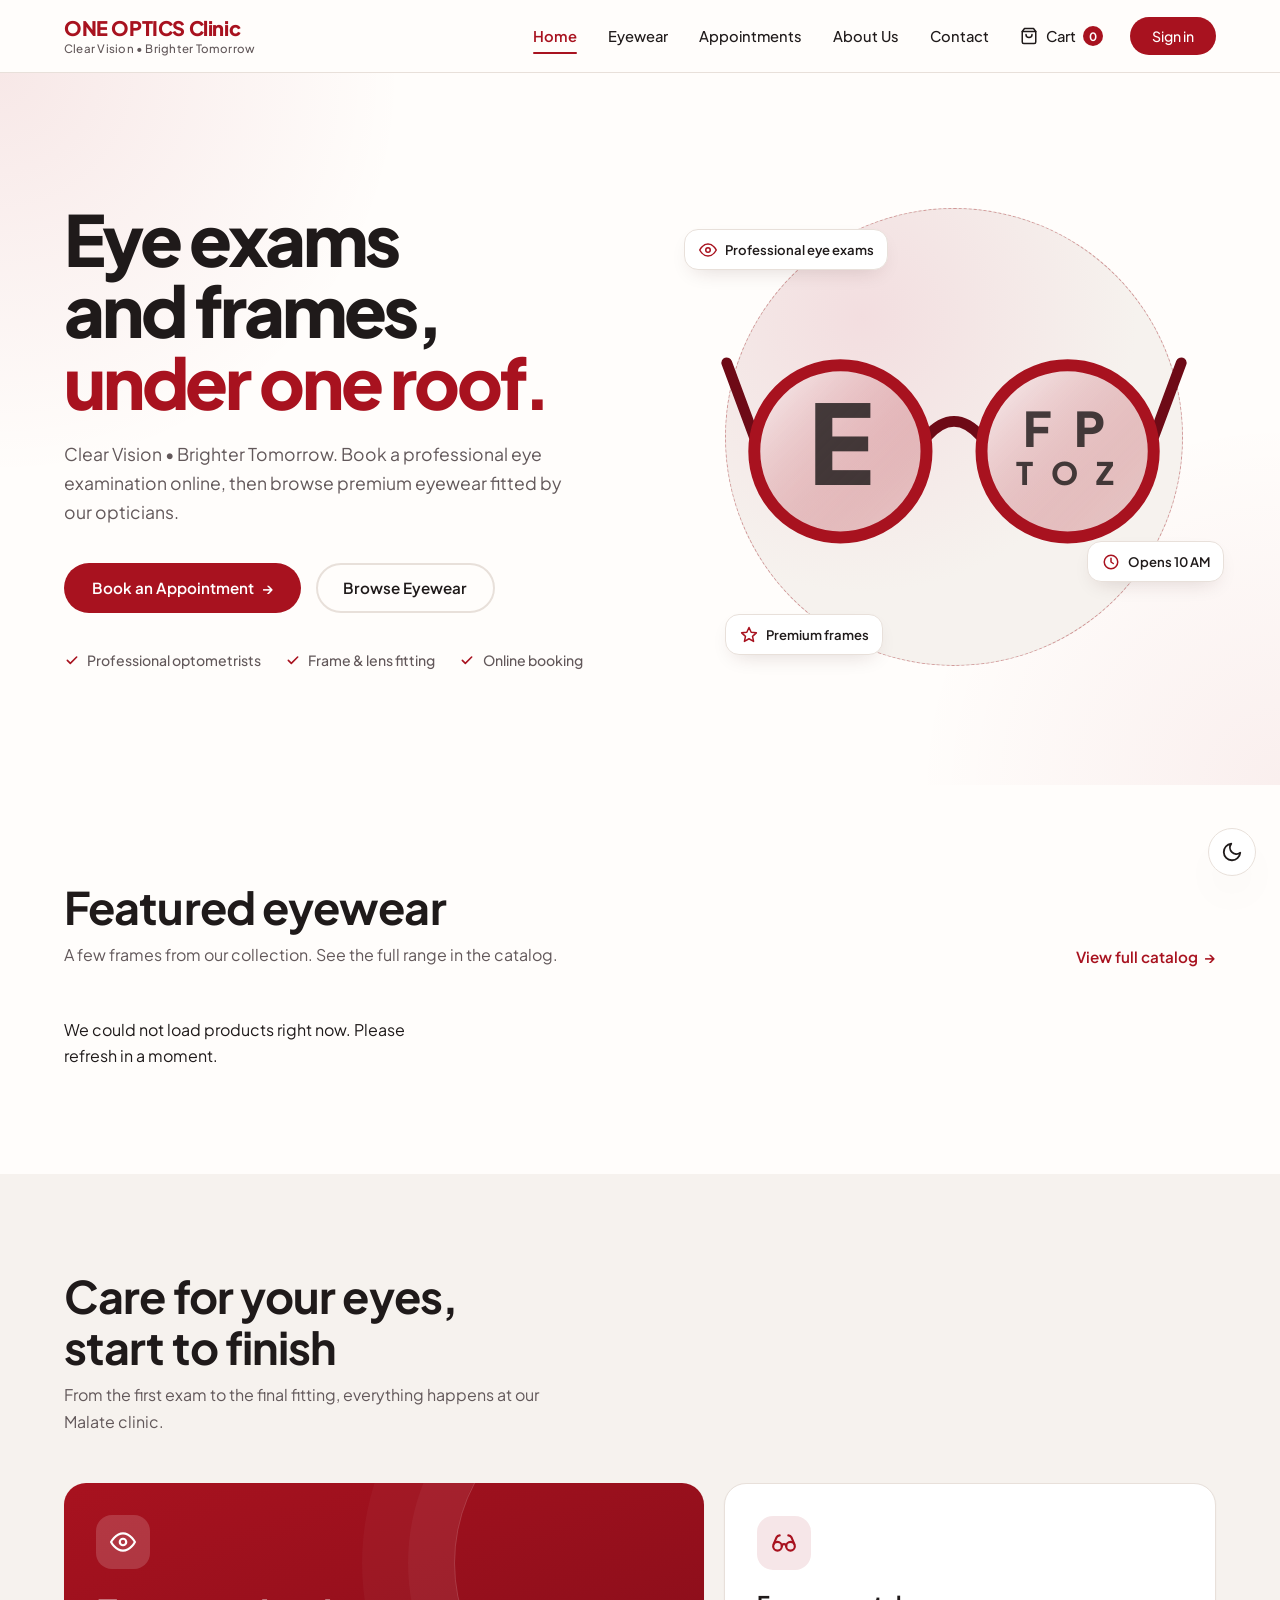
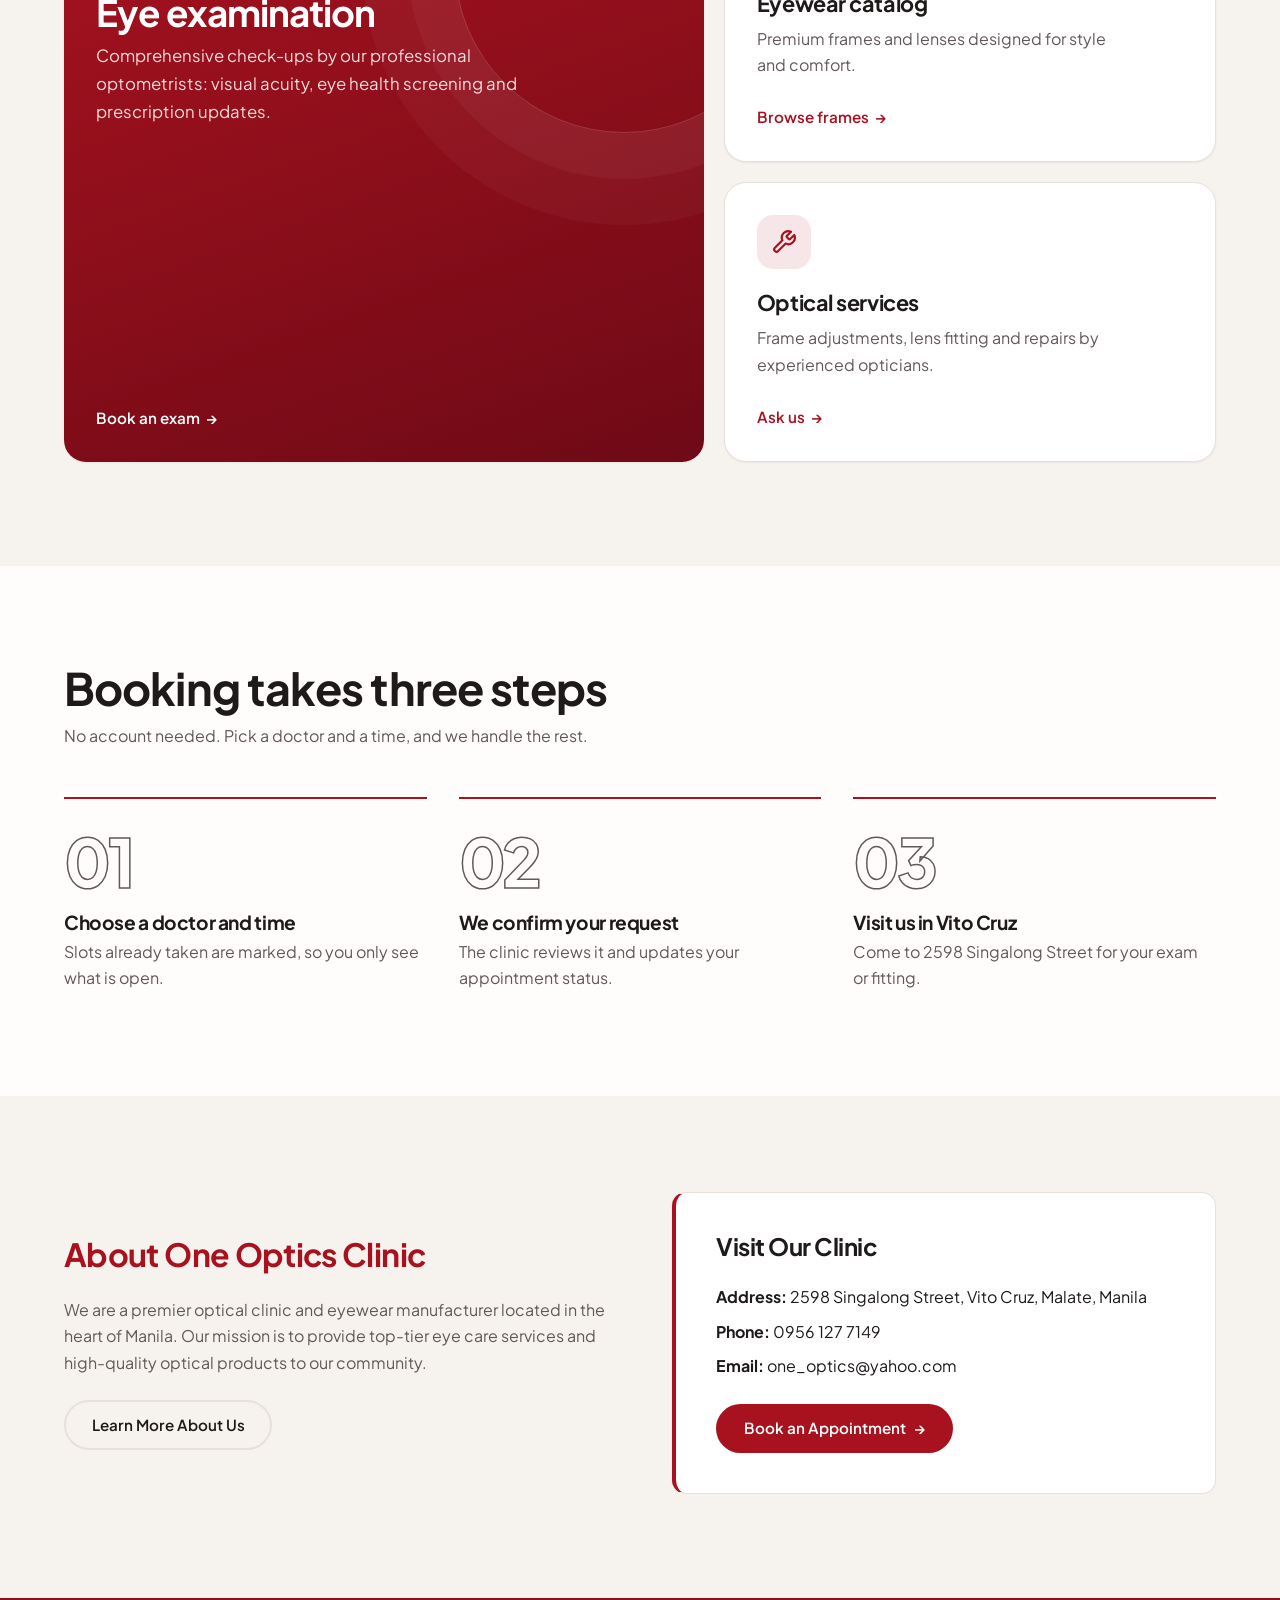
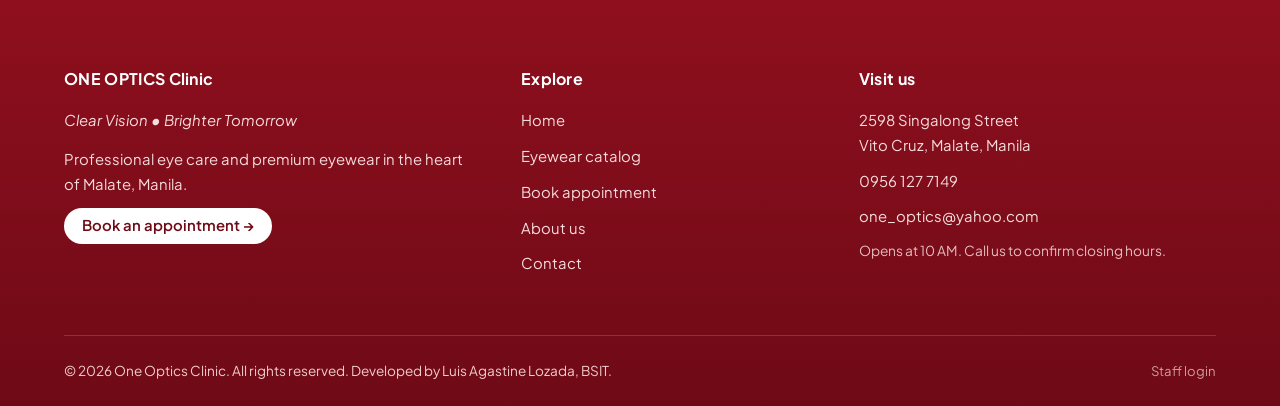
==== index.html @ 19e8501d "Added Animations on Hero Section" ====
<!DOCTYPE html>
<html lang="en">
<head>
    <meta charset="UTF-8">
    <meta name="viewport" content="width=device-width, initial-scale=1.0">
    <title>One Optics Clinic | Clear Vision • Brighter Tomorrow</title>
    <meta name="description" content="Discover modern eyewear and book an eye examination at One Optics Clinic in Manila.">
    <!-- Google Fonts for modern typography -->
    <link rel="preconnect" href="https://fonts.googleapis.com">
    <link rel="preconnect" href="https://fonts.gstatic.com" crossorigin>
    <link href="https://fonts.googleapis.com/css2?family=Plus+Jakarta+Sans:wght@400;500;600;700;800&display=swap" rel="stylesheet">
    <!-- Main Stylesheet -->
    <link rel="stylesheet" href="css/style.css?v=20">
    <!-- Theme Toggle Script to avoid flicker -->
    <script>
        if (localStorage.getItem('oneOpticsTheme') === 'dark') {
            document.documentElement.classList.add('dark-mode');
            document.addEventListener('DOMContentLoaded', () => document.body.classList.add('dark-mode'));
        }
    </script>
</head>
<body>

    <!-- Navigation -->
    <header id="site-header"></header>
    <script src="js/ui-core.js?v=20"></script>

    <!-- Hero Section -->
    <section class="hero" id="main-content">
        <div class="container hero-grid">
            <div class="hero-copy">
                <h1>Eye exams and frames, <span class="accent">under one roof.</span></h1>
                <p>Clear Vision &bull; Brighter Tomorrow. Book a professional eye examination online, then browse premium eyewear fitted by our opticians.</p>
                <div class="hero-btns">
                    <a href="appointment.html" class="btn btn-primary">Book an Appointment <span class="arr" aria-hidden="true">&rarr;</span></a>
                    <a href="catalog.html" class="btn btn-outline">Browse Eyewear</a>
                </div>
                <ul class="trust-row">
                    <li><svg viewBox="0 0 24 24" fill="none" stroke="currentColor" stroke-width="2.4" stroke-linecap="round" stroke-linejoin="round" aria-hidden="true"><path d="M5 12.5l4.5 4.5L19 7.5"/></svg>Professional optometrists</li>
                    <li><svg viewBox="0 0 24 24" fill="none" stroke="currentColor" stroke-width="2.4" stroke-linecap="round" stroke-linejoin="round" aria-hidden="true"><path d="M5 12.5l4.5 4.5L19 7.5"/></svg>Frame &amp; lens fitting</li>
                    <li><svg viewBox="0 0 24 24" fill="none" stroke="currentColor" stroke-width="2.4" stroke-linecap="round" stroke-linejoin="round" aria-hidden="true"><path d="M5 12.5l4.5 4.5L19 7.5"/></svg>Online booking</li>
                </ul>
            </div>

            <div class="hero-visual" aria-hidden="true">
                <div class="hv-orb"><div class="hv-ring"></div></div>
                <div class="hv-glasses">
                    <svg viewBox="0 0 400 200" fill="none">
                        <defs>
                            <linearGradient id="lens" x1="0" y1="0" x2="1" y2="1">
                                <stop offset="0" stop-color="#fff" stop-opacity=".75"/>
                                <stop offset="1" stop-color="#a8121f" stop-opacity=".16"/>
                            </linearGradient>
                        </defs>
                        <path d="M33 100L10 38M367 100L390 38" stroke="#6e0a16" stroke-width="9" stroke-linecap="round"/>
                        <path d="M177 100q23-26 46 0" stroke="#6e0a16" stroke-width="9" stroke-linecap="round"/>
                        <circle cx="105" cy="112" r="72" fill="url(#lens)" stroke="#a8121f" stroke-width="10"/>
                        <circle cx="295" cy="112" r="72" fill="url(#lens)" stroke="#a8121f" stroke-width="10"/>
                        <g font-family="Plus Jakarta Sans, sans-serif" font-weight="800" fill="#1f1a1a" fill-opacity=".82" text-anchor="middle">
                            <text x="105" y="140" font-size="92">E</text>
                            <text x="295" y="108" font-size="40" letter-spacing="6">F P</text>
                            <text x="295" y="140" font-size="26" letter-spacing="5">T O Z</text>
                        </g>
                    </svg>
                </div>
                <div class="hv-chip c1"><svg viewBox="0 0 24 24" fill="none" stroke="currentColor" stroke-width="2" stroke-linecap="round" stroke-linejoin="round"><path d="M1 12s4-8 11-8 11 8 11 8-4 8-11 8-11-8-11-8z"/><circle cx="12" cy="12" r="3"/></svg>Professional eye exams</div>
                <div class="hv-chip c2"><svg viewBox="0 0 24 24" fill="none" stroke="currentColor" stroke-width="2" stroke-linecap="round" stroke-linejoin="round"><circle cx="12" cy="12" r="9"/><path d="M12 7v5l3 2"/></svg>Opens 10 AM</div>
                <div class="hv-chip c3"><svg viewBox="0 0 24 24" fill="none" stroke="currentColor" stroke-width="2" stroke-linecap="round" stroke-linejoin="round"><path d="M12 2l2.9 6.3 6.9.8-5.1 4.7 1.4 6.8L12 17l-6.1 3.6 1.4-6.8L2.2 9.1l6.9-.8z"/></svg>Premium frames</div>
            </div>
        </div>
    </section>

    <!-- Featured Eyewear -->
    <section class="section">
        <div class="container">
            <div class="section-head">
                <div>
                    <h2>Featured eyewear</h2>
                    <p>A few frames from our collection. See the full range in the catalog.</p>
                </div>
                <a href="catalog.html" class="link-arrow">View full catalog <span class="arr" aria-hidden="true">&rarr;</span></a>
            </div>
            <div class="product-grid" id="featured-products">
                <!-- Skeletons shown until products load -->
                <div class="skeleton-card"><div class="sk sk-img"></div><div class="sk-body"><div class="sk sk-line"></div><div class="sk sk-line w60"></div><div class="sk sk-line w40"></div><div class="sk sk-btn"></div></div></div>
                <div class="skeleton-card"><div class="sk sk-img"></div><div class="sk-body"><div class="sk sk-line"></div><div class="sk sk-line w60"></div><div class="sk sk-line w40"></div><div class="sk sk-btn"></div></div></div>
                <div class="skeleton-card"><div class="sk sk-img"></div><div class="sk-body"><div class="sk sk-line"></div><div class="sk sk-line w60"></div><div class="sk sk-line w40"></div><div class="sk sk-btn"></div></div></div>
            </div>
        </div>
    </section>

    <!-- Clinic Services (bento) -->
    <section class="section section-alt">
        <div class="container">
            <div class="section-head">
                <div>
                    <h2>Care for your eyes, start to finish</h2>
                    <p>From the first exam to the final fitting, everything happens at our Malate clinic.</p>
                </div>
            </div>
            <div class="bento">
                <a href="appointment.html" class="bento-card bento-lg">
                    <span class="bento-ico"><svg viewBox="0 0 24 24" fill="none" stroke="currentColor" stroke-width="2" stroke-linecap="round" stroke-linejoin="round"><path d="M1 12s4-8 11-8 11 8 11 8-4 8-11 8-11-8-11-8z"/><circle cx="12" cy="12" r="3"/></svg></span>
                    <h3>Eye examination</h3>
                    <p>Comprehensive check-ups by our professional optometrists: visual acuity, eye health screening and prescription updates.</p>
                    <span class="link-arrow">Book an exam <span class="arr" aria-hidden="true">&rarr;</span></span>
                </a>
                <a href="catalog.html" class="bento-card">
                    <span class="bento-ico"><svg viewBox="0 0 24 24" fill="none" stroke="currentColor" stroke-width="2" stroke-linecap="round" stroke-linejoin="round"><circle cx="6" cy="15" r="4"/><circle cx="18" cy="15" r="4"/><path d="M14 15a2 2 0 0 0-4 0"/><path d="M2.5 13 5 7c.7-1.4 1.4-2 3-2"/><path d="M21.5 13 19 7c-.7-1.4-1.5-2-3-2"/></svg></span>
                    <h3>Eyewear catalog</h3>
                    <p>Premium frames and lenses designed for style and comfort.</p>
                    <span class="link-arrow">Browse frames <span class="arr" aria-hidden="true">&rarr;</span></span>
                </a>
                <a href="contact.html" class="bento-card">
                    <span class="bento-ico"><svg viewBox="0 0 24 24" fill="none" stroke="currentColor" stroke-width="2" stroke-linecap="round" stroke-linejoin="round"><path d="M14.7 6.3a1 1 0 0 0 0 1.4l1.6 1.6a1 1 0 0 0 1.4 0l3.77-3.77a6 6 0 0 1-7.94 7.94l-6.91 6.91a2.12 2.12 0 0 1-3-3l6.91-6.91a6 6 0 0 1 7.94-7.94l-3.76 3.76z"/></svg></span>
                    <h3>Optical services</h3>
                    <p>Frame adjustments, lens fitting and repairs by experienced opticians.</p>
                    <span class="link-arrow">Ask us <span class="arr" aria-hidden="true">&rarr;</span></span>
                </a>
            </div>
        </div>
    </section>

    <!-- How booking works -->
    <section class="section">
        <div class="container">
            <div class="section-head">
                <div>
                    <h2>Booking takes three steps</h2>
                    <p>No account needed. Pick a doctor and a time, and we handle the rest.</p>
                </div>
            </div>
            <div class="steps">
                <div class="step-card"><span class="num">01</span><h3>Choose a doctor and time</h3><p>Slots already taken are marked, so you only see what is open.</p></div>
                <div class="step-card"><span class="num">02</span><h3>We confirm your request</h3><p>The clinic reviews it and updates your appointment status.</p></div>
                <div class="step-card"><span class="num">03</span><h3>Visit us in Vito Cruz</h3><p>Come to 2598 Singalong Street for your exam or fitting.</p></div>
            </div>
        </div>
    </section>

    <!-- About & Contact Preview -->
    <section class="section section-alt">
        <div class="container">
            <div style="display: grid; grid-template-columns: repeat(auto-fit, minmax(min(100%, 380px), 1fr)); gap: 4rem; align-items: center;">
                
                <!-- About Preview -->
                <div>
                    <h2 style="font-size: 2rem; margin-bottom: 1.5rem; color: var(--primary-color);">About One Optics Clinic</h2>
                    <p style="color: var(--text-light); margin-bottom: 1.5rem;">We are a premier optical clinic and eyewear manufacturer located in the heart of Manila. Our mission is to provide top-tier eye care services and high-quality optical products to our community.</p>
                    <a href="about.html" class="btn btn-outline">Learn More About Us</a>
                </div>

                <!-- Contact Preview -->
                <div class="contact-card">
                    <h2 style="font-size: 1.5rem; margin-bottom: 1.5rem;">Visit Our Clinic</h2>
                    <p><strong>Address:</strong> 2598 Singalong Street, Vito Cruz, Malate, Manila</p>
                    <p><strong>Phone:</strong> 0956 127 7149</p>
                    <p><strong>Email:</strong> one_optics@yahoo.com</p>
                    <a href="appointment.html" class="btn btn-primary">Book an Appointment <span class="arr" aria-hidden="true">&rarr;</span></a>
                </div>

            </div>
        </div>
    </section>

    <!-- Footer -->
    <footer id="site-footer"></footer>

    <!-- Database Script -->
    <script src="js/database.js"></script>
    <script src="js/theme.js?v=20"></script>
    <script src="js/ui.js?v=20"></script>
    
    <!-- Page Specific Script -->
    <script>
        

        // Load Featured Products
        document.addEventListener('DOMContentLoaded', async () => {
            try {
                const allProducts = await window.OpticsDB.getProducts();
                // Get first 3 products for the featured section
                const featuredProducts = allProducts.slice(0, 3);
                
                const grid = document.getElementById('featured-products');
                grid.innerHTML = '';
                
                featuredProducts.forEach(product => {
                    const card = document.createElement('div');
                    card.className = 'product-card';
                    card.innerHTML = `
                        <img src="${product.image}" alt="${product.name}" class="product-img">
                        <div class="product-info">
                            <h3 class="product-title">${product.name}</h3>
                            <div class="product-meta">${product.style} | ${product.type}</div>
                            <div class="product-price">₱${product.price.toLocaleString()}</div>
                            <a href="catalog.html?id=${product.id}" class="btn btn-outline">View Details <span class="arr" aria-hidden="true">&rarr;</span></a>
                        </div>
                    `;
                    grid.appendChild(card);
                });
            } catch (error) {
                console.error("Error loading featured products:", error);
                document.getElementById('featured-products').innerHTML = '<p>We could not load products right now. Please refresh in a moment.</p>';
            }
        });
    </script>
</body>
</html>
---- css/style.css ----
/*
  One Optics Clinic - Site styles (public pages + shared tokens)
  One brand red. One hover effect per element. No blur filters or overlays.
  Structure: tokens > base > layout > header > buttons > forms > components > pages > motion > responsive
  Admin screens load css/admin.css on top of this file.
*/

/* ---------- Tokens ---------- */
:root {
  --primary-color: #a8121f;
  --secondary-color: #7d0e19;
  --primary-deep: #6e0a16;
  --accent-color: var(--primary-color);   /* alias so older markup stays red, never yellow */
  --accent-ink: var(--primary-color);

  --bg-color: #fffdfb;
  --bg-light: #f6f2ee;
  --surface: #ffffff;
  --text-dark: #1f1a1a;
  --text-light: #62585a;
  --border-color: #e8e0da;

  --success: #1d7a46;
  --warning: #9a6b00;
  --danger: #b4232f;
  --info: #1f5fae;

  --font-main: 'Plus Jakarta Sans', -apple-system, BlinkMacSystemFont, 'Segoe UI', Roboto, Helvetica, Arial, sans-serif;

  --radius-sm: 8px;
  --border-radius: 14px;
  --radius-lg: 22px;

  --shadow-sm: 0 1px 2px rgba(60, 20, 20, 0.06);
  --shadow-md: 0 8px 22px -10px rgba(60, 20, 20, 0.2);
  --shadow-lg: 0 22px 44px -18px rgba(60, 20, 20, 0.26);

  --brand-gradient: linear-gradient(160deg, #a8121f, #6e0a16);
  --ease: cubic-bezier(0.22, 1, 0.36, 1);
  --transition: all 0.2s var(--ease);

  --z-header: 100;
  --z-modal: 200;
  color-scheme: light;
}

html.dark-mode body,
body.dark-mode {
  --primary-color: #ef4b5b;
  --secondary-color: #d9303f;
  --bg-color: #141112;
  --bg-light: #1c1819;
  --surface: #221d1e;
  --text-dark: #f4eeea;
  --text-light: #b9aeaa;
  --border-color: #352e2f;

  --success: #4cc283;
  --warning: #e8b440;
  --danger: #f06b75;
  --info: #6aa6f0;

  --shadow-sm: 0 1px 2px rgba(0, 0, 0, 0.4);
  --shadow-md: 0 8px 22px -10px rgba(0, 0, 0, 0.6);
  --shadow-lg: 0 22px 44px -18px rgba(0, 0, 0, 0.7);
  color-scheme: dark;
}

/* ---------- Base ---------- */
*, *::before, *::after { box-sizing: border-box; }
* { margin: 0; padding: 0; }
html { scroll-behavior: smooth; }

body {
  font-family: var(--font-main);
  background-color: var(--bg-color);
  color: var(--text-dark);
  line-height: 1.65;
  font-size: 16px;
  -webkit-font-smoothing: antialiased;
}

h1, h2, h3, h4, h5, h6 {
  font-weight: 700;
  color: var(--text-dark);
  margin-bottom: 1rem;
  line-height: 1.15;
  letter-spacing: -0.02em;
  text-wrap: balance;
}
p { text-wrap: pretty; }
a { text-decoration: none; color: var(--primary-color); transition: color 0.2s ease; }
a:hover { color: var(--secondary-color); }
img { max-width: 100%; }
ul { list-style: none; }

:focus-visible { outline: 3px solid var(--primary-color); outline-offset: 3px; border-radius: 6px; }
footer :focus-visible, .bento-lg:focus-visible, .cta-band :focus-visible, .adm-side :focus-visible, .info-panel :focus-visible { outline-color: #fff; }
::selection { background: var(--primary-color); color: #fff; }

body.no-scroll { overflow: hidden; }
[hidden] { display: none !important; }
.sr-only { position: absolute; width: 1px; height: 1px; padding: 0; margin: -1px; overflow: hidden; clip: rect(0, 0, 0, 0); white-space: nowrap; border: 0; }
.skip-link { position: fixed; left: 16px; top: -60px; z-index: 400; background: var(--primary-color); color: #fff; padding: 0.6rem 1rem; border-radius: var(--radius-sm); font-weight: 600; }
.skip-link:focus { top: 12px; color: #fff; }

/* ---------- Layout ---------- */
.container { max-width: 1200px; margin: 0 auto; padding: 0 24px; }
.section { padding: 6rem 0 6.5rem; }
.section-tight { padding-top: 1.5rem; }
.section-alt { background: var(--bg-light); }

.section-title { text-align: center; font-size: clamp(1.8rem, 3.2vw, 2.6rem); margin: 0 auto 3.5rem; position: relative; display: table; }
.section-title::after { content: ''; position: absolute; bottom: -14px; left: 50%; transform: translateX(-50%); width: 48px; height: 4px; border-radius: 4px; background: var(--primary-color); }

.section-head { display: flex; align-items: flex-end; justify-content: space-between; gap: 1.5rem 3rem; flex-wrap: wrap; margin-bottom: 3rem; }
.section-head h2 { font-size: clamp(1.9rem, 3.6vw, 2.8rem); margin-bottom: 0.6rem; max-width: 18ch; }
.section-head p { color: var(--text-light); max-width: 46ch; margin: 0; }

.h-lg { font-size: clamp(1.8rem, 3.4vw, 2.5rem); margin-bottom: 1.25rem; max-width: 18ch; }
.lead { font-size: 1.12rem; margin-bottom: 1.1rem; max-width: 52ch; }
.muted-text { color: var(--text-light); max-width: 52ch; }
.accent-text { color: var(--primary-color); }

.page-head { padding: 3.5rem 0 2.25rem; background: radial-gradient(560px circle at 100% 0%, color-mix(in srgb, var(--primary-color) 8%, transparent), transparent 70%); }
.page-head h1 { font-size: clamp(2.2rem, 5vw, 3.4rem); letter-spacing: -0.04em; margin-bottom: 0.6rem; }
.page-head p { color: var(--text-light); max-width: 52ch; margin: 0; font-size: 1.05rem; }
.crumbs { display: flex; gap: 0.5rem; align-items: center; font-size: 0.85rem; color: var(--text-light); margin-bottom: 1rem; }
.crumbs a { color: var(--text-light); }
.crumbs a:hover { color: var(--primary-color); }

/* ---------- Header / navigation ---------- */
#site-header:empty { min-height: 73px; }
header { background-color: var(--bg-color); position: sticky; top: 0; z-index: var(--z-header); border-bottom: 1px solid var(--border-color); }
.navbar { display: flex; justify-content: space-between; align-items: center; padding: 1rem 24px; gap: 1.5rem; }

.logo { font-size: 1.25rem; font-weight: 800; color: var(--primary-color); letter-spacing: -0.02em; display: flex; flex-direction: column; line-height: 1.2; }
.logo a { color: inherit !important; }
.logo .tagline { font-size: 0.72rem; font-weight: 500; color: var(--text-light); letter-spacing: 0.02em; margin-top: 2px; }

/* nav hover = text colour + underline. Nothing else. */
.nav-links { display: flex; align-items: center; gap: 0.25rem; }
.nav-links a { position: relative; display: inline-block; padding: 0.5rem 0.85rem; color: var(--text-dark); font-weight: 500; font-size: 0.92rem; }
.nav-links a::after { content: ''; position: absolute; left: 0.85rem; right: 0.85rem; bottom: 2px; height: 2px; border-radius: 2px; background: var(--primary-color); transform: scaleX(0); transition: transform 0.25s var(--ease); }
.nav-links a:hover { color: var(--primary-color); }
.nav-links a:hover::after, .nav-links a.active::after { transform: scaleX(1); }
.nav-links a.active { color: var(--primary-color); font-weight: 600; }

.theme-toggle { display: grid; place-items: center; width: 38px; height: 38px; border-radius: 50%; border: 1px solid var(--border-color); background: var(--bg-light); color: var(--text-dark); cursor: pointer; transition: border-color 0.2s ease, color 0.2s ease; }
.theme-toggle:hover { border-color: var(--primary-color); color: var(--primary-color); }
.theme-toggle svg { width: 18px; height: 18px; display: block; }

.nav-cart { display: inline-flex !important; align-items: center; gap: 0.45rem; }
.nav-cart svg { width: 18px; height: 18px; }
.nav-cart .count { min-width: 20px; height: 20px; padding: 0 5px; display: inline-grid; place-items: center; border-radius: 999px; background: var(--primary-color); color: #fff; font-size: 0.72rem; font-weight: 700; }
.nav-cart .count.bump { animation: bump 0.4s var(--ease); }

.nav-toggle { display: none; width: 42px; height: 42px; border-radius: 12px; border: 1px solid var(--border-color); background: var(--bg-light); cursor: pointer; position: relative; }
.nav-toggle span { position: absolute; left: 11px; right: 11px; height: 2px; border-radius: 2px; background: var(--text-dark); transition: transform 0.3s var(--ease), opacity 0.2s ease, top 0.3s var(--ease); }
.nav-toggle span:nth-child(1) { top: 14px; }
.nav-toggle span:nth-child(2) { top: 20px; }
.nav-toggle span:nth-child(3) { top: 26px; }
header.nav-open .nav-toggle span:nth-child(1) { top: 20px; transform: rotate(45deg); }
header.nav-open .nav-toggle span:nth-child(2) { opacity: 0; }
header.nav-open .nav-toggle span:nth-child(3) { top: 20px; transform: rotate(-45deg); }

/* ---------- Buttons ---------- */
.btn { display: inline-flex; align-items: center; justify-content: center; gap: 0.5rem; padding: 0.85rem 1.6rem; border-radius: 999px; border: 2px solid transparent; font-family: inherit; font-weight: 600; font-size: 0.95rem; line-height: 1.2; text-align: center; cursor: pointer; transition: background-color 0.2s ease, border-color 0.2s ease, color 0.2s ease, transform 0.2s var(--ease); }
.btn:active { transform: translateY(1px); }
.btn:disabled, .btn[disabled] { opacity: 0.55; cursor: not-allowed; pointer-events: none; }
.btn .arr { display: inline-block; transition: transform 0.2s var(--ease); }
.btn:hover .arr, .link-arrow:hover .arr { transform: translateX(4px); }

.btn-primary { background: var(--primary-color); color: #fff !important; }
.btn-primary:hover { background: var(--secondary-color); color: #fff !important; }
.btn-outline { background: transparent; border-color: var(--border-color); color: var(--text-dark) !important; }
.btn-outline:hover { border-color: var(--primary-color); color: var(--primary-color) !important; }
.btn-danger { background: var(--danger); color: #fff !important; }
.btn-danger:hover { filter: brightness(1.08); color: #fff !important; }
.btn-light { background: #fff; color: var(--primary-deep) !important; }
.btn-light:hover { background: #f6f2ee; color: var(--primary-deep) !important; }
.btn-ghost { background: transparent; color: var(--text-light) !important; }
.btn-ghost:hover { background: var(--bg-light); color: var(--text-dark) !important; }
.btn-ghost-light { background: transparent; color: #fff !important; border-color: rgba(255, 255, 255, 0.45); }
.btn-ghost-light:hover { border-color: #fff; color: #fff !important; }
.btn-sm { padding: 0.45rem 1rem; font-size: 0.82rem; }
.btn-block { width: 100%; }

.link-arrow { display: inline-flex; align-items: center; gap: 0.4rem; font-weight: 600; font-size: 0.95rem; color: var(--primary-color); }

/* ---------- Forms ---------- */
.form-group { margin-bottom: 1.5rem; }
.form-group label { display: block; margin-bottom: 0.45rem; font-weight: 600; font-size: 0.9rem; }
.form-control { width: 100%; padding: 0.85rem 1rem; border: 1.5px solid var(--border-color); border-radius: var(--radius-sm); font-family: var(--font-main); font-size: 1rem; background-color: var(--surface); color: var(--text-dark); transition: border-color 0.2s ease, box-shadow 0.2s ease; }
.form-control::placeholder { color: var(--text-light); opacity: 0.7; }
.form-control:hover { border-color: color-mix(in srgb, var(--text-light) 55%, var(--border-color)); }
.form-control:focus { outline: none; border-color: var(--primary-color); box-shadow: 0 0 0 4px color-mix(in srgb, var(--primary-color) 16%, transparent); }
.form-control:user-invalid:not(:focus), .form-control[aria-invalid="true"] { border-color: var(--danger); }
.form-control:disabled { opacity: 0.6; cursor: not-allowed; background: var(--bg-light); }
.form-row { display: grid; grid-template-columns: 1fr 1fr; gap: 0 1rem; }
.field-error { color: var(--danger); font-size: 0.82rem; margin-top: 0.35rem; }

/* ---------- Cards & product grid ---------- */
.product-grid { display: grid; grid-template-columns: repeat(auto-fill, minmax(280px, 1fr)); gap: 1.75rem; }
.product-card { background: var(--surface); border: 1px solid var(--border-color); border-radius: var(--radius-lg); overflow: hidden; display: flex; flex-direction: column; box-shadow: var(--shadow-sm); transition: transform 0.2s var(--ease), box-shadow 0.2s ease; }
.product-card:hover { transform: translateY(-3px); box-shadow: var(--shadow-md); }
.product-media { position: relative; overflow: hidden; background: var(--bg-light); }
.product-img { width: 100%; height: 220px; object-fit: cover; background-color: var(--bg-light); display: block; }
.product-media .product-img { height: 230px; }
.product-info { padding: 1.5rem; flex-grow: 1; display: flex; flex-direction: column; background: var(--surface); }
.product-title { font-size: 1.1rem; margin-bottom: 0.3rem; }
.product-meta { font-size: 0.85rem; color: var(--text-light); margin-bottom: 0.9rem; }
.product-row { display: flex; align-items: baseline; justify-content: space-between; gap: 0.5rem; margin-bottom: 1.1rem; }
.product-price { font-weight: 700; color: var(--primary-color); margin-bottom: 1.1rem; font-size: 1.25rem; font-variant-numeric: tabular-nums; letter-spacing: -0.01em; }
.product-row .product-price { margin: 0; }
.product-card .btn { margin-top: auto; width: 100%; }
.swatch { display: inline-flex; align-items: center; gap: 0.4rem; font-size: 0.8rem; color: var(--text-light); }
.swatch i { width: 12px; height: 12px; border-radius: 50%; border: 1px solid var(--border-color); background: var(--c, var(--text-light)); }

.badge { position: absolute; top: 12px; left: 12px; z-index: 1; padding: 0.28rem 0.65rem; border-radius: 8px; font-size: 0.72rem; font-weight: 700; background: var(--surface); box-shadow: var(--shadow-sm); }
.badge-in { color: var(--success); }
.badge-low { color: var(--warning); }
.badge-out { color: var(--danger); }
.quick-add { position: absolute; right: 12px; bottom: 12px; z-index: 1; width: 42px; height: 42px; display: grid; place-items: center; border-radius: 50%; border: none; background: var(--primary-color); color: #fff; cursor: pointer; opacity: 0; transform: translateY(8px); transition: opacity 0.2s ease, transform 0.25s var(--ease), background-color 0.2s ease; }
.quick-add svg { width: 20px; height: 20px; }
.product-card:hover .quick-add, .quick-add:focus-visible { opacity: 1; transform: none; }
.quick-add:hover { background: var(--secondary-color); }
.quick-add:disabled { background: var(--text-light); cursor: not-allowed; }
@media (hover: none) { .quick-add { opacity: 1; transform: none; } }

.empty-state { grid-column: 1 / -1; text-align: center; padding: 4rem 1.5rem; color: var(--text-light); background: var(--bg-light); border: 1px dashed var(--border-color); border-radius: var(--radius-lg); }
.empty-state svg { width: 56px; height: 56px; color: var(--primary-color); opacity: 0.8; margin-bottom: 1rem; }
.empty-state h3 { margin-bottom: 0.4rem; }
.empty-state .btn { margin-top: 1.25rem; }

.skeleton-card { border-radius: var(--radius-lg); border: 1px solid var(--border-color); background: var(--surface); overflow: hidden; }
.skeleton-card .sk { position: relative; overflow: hidden; background: var(--bg-light); border-radius: 8px; }
.skeleton-card .sk::after { content: ''; position: absolute; inset: 0; background: linear-gradient(100deg, transparent 20%, color-mix(in srgb, var(--surface) 80%, transparent) 50%, transparent 80%); transform: translateX(-100%); animation: shimmer 1.4s infinite; }
.skeleton-card .sk-img { height: 220px; border-radius: 0; }
.skeleton-card .sk-body { padding: 1.5rem; display: grid; gap: 0.8rem; }
.skeleton-card .sk-line { height: 14px; }
.skeleton-card .sk-line.w60 { width: 60%; }
.skeleton-card .sk-line.w40 { width: 40%; }
.skeleton-card .sk-btn { height: 44px; border-radius: 999px; }

/* ---------- Home: hero ---------- */
.hero { padding: 6.5rem 0 5.5rem; text-align: left; background: radial-gradient(620px circle at 0% 0%, color-mix(in srgb, var(--primary-color) 9%, transparent), transparent 65%), radial-gradient(560px circle at 100% 100%, color-mix(in srgb, var(--primary-color) 6%, transparent), transparent 65%); }
.hero-grid { display: grid; grid-template-columns: 1.05fr 0.95fr; gap: 3rem; align-items: center; }
.hero-grid > * { min-width: 0; }
.hero-copy > * { animation: rise 0.6s var(--ease) both; }
.hero-copy > :nth-child(2) { animation-delay: 0.06s; }
.hero-copy > :nth-child(3) { animation-delay: 0.12s; }
.hero-copy > :nth-child(4) { animation-delay: 0.18s; }
.hero h1 { font-size: clamp(2.5rem, 5.6vw, 4.4rem); font-weight: 800; letter-spacing: -0.045em; line-height: 1.02; margin-bottom: 1.4rem; }
.hero h1 .accent { color: var(--primary-color); }
.hero p { font-size: 1.1rem; color: var(--text-light); max-width: 50ch; margin: 0 0 2.25rem; }
.hero-btns { display: flex; gap: 0.9rem; flex-wrap: wrap; margin-bottom: 2.25rem; }
.trust-row { display: flex; flex-wrap: wrap; gap: 0.6rem 1.5rem; }
.trust-row li { display: inline-flex; align-items: center; gap: 0.45rem; font-size: 0.88rem; font-weight: 500; color: var(--text-light); }
.trust-row svg { width: 16px; height: 16px; color: var(--primary-color); flex: none; }

.hero-visual { --px: 0; --py: 0; position: relative; width: 100%; max-width: 520px; aspect-ratio: 1 / 1; margin-inline: auto; animation: pop-in 0.7s var(--ease) 0.1s both; }
.hv-orb { position: absolute; inset: 6%; transform: translate(calc(var(--px) * -12px), calc(var(--py) * -12px)); will-change: transform; border-radius: 50%; background: radial-gradient(circle at 30% 24%, color-mix(in srgb, var(--primary-color) 14%, var(--surface)), transparent 58%), var(--bg-light); box-shadow: inset 0 0 0 1px var(--border-color); }
.hv-ring { position: absolute; inset: 0; border-radius: 50%; border: 1.5px dashed color-mix(in srgb, var(--primary-color) 35%, transparent); }
.hv-glasses { position: absolute; left: 50%; top: 50%; width: 92%; transform: translate(calc(-50% + var(--px) * 20px), calc(-50% + var(--py) * 20px)); will-change: transform; }
.hv-glasses svg { display: block; width: 100%; height: auto; animation: float 8s ease-in-out infinite; }
.hv-chip { position: absolute; transform: translate(calc(var(--px) * var(--k, 20px)), calc(var(--py) * var(--k, 20px))); will-change: transform; display: inline-flex; align-items: center; gap: 0.5rem; font-size: 0.82rem; font-weight: 600; background: var(--surface); border: 1px solid var(--border-color); box-shadow: var(--shadow-md); border-radius: 14px; padding: 0.55rem 0.85rem; color: var(--text-dark); white-space: nowrap; }
.hv-chip svg { width: 18px; height: 18px; color: var(--primary-color); }
.hv-chip.c1 { top: 10%; left: -2%; --k: 30px; }
.hv-chip.c2 { top: 70%; right: -2%; --k: -24px; }
.hv-chip.c3 { bottom: 8%; left: 6%; --k: 36px; }

/* ---------- Home: bento, steps, contact card ---------- */
.bento { display: grid; grid-template-columns: 1.3fr 1fr; grid-template-rows: auto auto; gap: 1.25rem; }
.bento-card { display: flex; flex-direction: column; gap: 0.6rem; padding: 2rem; border-radius: var(--radius-lg); background: var(--surface); border: 1px solid var(--border-color); box-shadow: var(--shadow-sm); color: var(--text-dark); transition: transform 0.2s var(--ease), box-shadow 0.2s ease; }
.bento-card:hover { color: var(--text-dark); transform: translateY(-3px); box-shadow: var(--shadow-md); }
.bento-card h3 { font-size: 1.35rem; margin-bottom: 0; }
.bento-card p { color: var(--text-light); margin: 0; max-width: 40ch; }
.bento-card .link-arrow { margin-top: auto; padding-top: 1rem; }
.bento-ico { width: 54px; height: 54px; display: grid; place-items: center; border-radius: 16px; background: color-mix(in srgb, var(--primary-color) 10%, transparent); color: var(--primary-color); margin-bottom: 0.75rem; }
.bento-ico svg { width: 26px; height: 26px; }
.bento-lg { grid-row: span 2; justify-content: flex-end; min-height: 380px; background: var(--brand-gradient); border: none; color: #fff; position: relative; overflow: hidden; }
.bento-lg:hover { color: #fff; }
.bento-lg h3 { color: #fff; font-size: clamp(1.7rem, 3vw, 2.3rem); letter-spacing: -0.03em; }
.bento-lg p { color: #f6dcdc; font-size: 1.05rem; }
.bento-lg .link-arrow { color: #fff; }
.bento-lg .bento-ico { background: rgba(255, 255, 255, 0.16); color: #fff; }
.bento-lg::after { content: ''; position: absolute; top: -90px; right: -90px; width: 340px; height: 340px; border-radius: 50%; border: 1.5px solid rgba(255, 255, 255, 0.18); box-shadow: 0 0 0 46px rgba(255, 255, 255, 0.04), 0 0 0 92px rgba(255, 255, 255, 0.03); pointer-events: none; }

.steps { display: grid; grid-template-columns: repeat(3, 1fr); gap: 2rem; }
.step-card { position: relative; padding: 1.75rem 0 0; border-top: 2px solid var(--border-color); }
.step-card::after { content: ''; position: absolute; top: -2px; left: 0; width: 100%; height: 2px; background: var(--primary-color); transform: scaleX(0); transform-origin: 0 50%; transition: transform 0.8s var(--ease) var(--d, 0s); }
.step-card.is-in::after, .step-card:hover::after { transform: scaleX(1); }
.step-card .num { display: block; font-size: 4.2rem; font-weight: 800; line-height: 1; letter-spacing: -0.05em; color: transparent; -webkit-text-stroke: 1.5px var(--text-light); margin-bottom: 1rem; transition: color 0.4s ease, -webkit-text-stroke-color 0.4s ease, transform 0.5s var(--ease); }
.step-card:hover .num { color: var(--primary-color); -webkit-text-stroke-color: var(--primary-color); transform: translateX(6px); }
.step-card h3 { font-size: 1.2rem; margin-bottom: 0.4rem; }
.step-card p { color: var(--text-light); margin: 0; max-width: 32ch; }

.contact-card { background: var(--surface); padding: 2.5rem; border-radius: var(--border-radius); border: 1px solid var(--border-color); border-left: 4px solid var(--primary-color); }
.contact-card p { margin-bottom: 0.5rem; }
.contact-card .btn { margin-top: 1rem; }

/* ---------- Footer ---------- */
footer { background: linear-gradient(180deg, #8f0f1e, #6e0a16); color: #fff; padding: 4.5rem 0 1.5rem; margin-top: auto; }
html.dark-mode footer, body.dark-mode footer { background: #120c0d; border-top: 1px solid var(--border-color); }
.footer-content { display: grid; grid-template-columns: 1.4fr 1fr 1.2fr; gap: 2.5rem; }
.footer-col h3 { color: #fff; font-size: 1rem; letter-spacing: 0.02em; margin-bottom: 1.25rem; }
.footer-col p, .footer-col a { color: #f6dcdc; margin-bottom: 0.7rem; display: block; font-size: 0.93rem; }
.footer-col a { width: fit-content; transition: color 0.2s ease; }
.footer-col a:hover { color: #fff; text-decoration: underline; text-underline-offset: 3px; }
.footer-tag { font-style: italic; margin-bottom: 0.9rem !important; }
.footer-brand .btn { margin-top: 0.5rem; }
.footer-hours { font-size: 0.86rem !important; opacity: 0.85; }
.footer-bottom { display: flex; justify-content: space-between; gap: 1rem; flex-wrap: wrap; padding-top: 1.5rem; margin-top: 3rem; border-top: 1px solid rgba(255, 255, 255, 0.16); color: #f0cccc; font-size: 0.85rem; }
.footer-staff { color: #f0cccc; font-size: 0.82rem; opacity: 0.75; }
.footer-staff:hover { color: #fff; opacity: 1; }

/* ---------- Doctor cards (booking) ---------- */
.doctor-card { position: relative; border: 1.5px solid var(--border-color); border-radius: var(--border-radius); padding: 1.25rem 1.5rem; display: flex; align-items: center; gap: 1.25rem; cursor: pointer; background: var(--surface); margin-bottom: 1rem; transition: box-shadow 0.2s ease, border-color 0.2s ease, background-color 0.2s ease; }
.doctor-card:hover { box-shadow: var(--shadow-md); }
.doctor-card.selected { border-color: var(--primary-color); background: color-mix(in srgb, var(--primary-color) 6%, var(--surface)); }
.doctor-card::before { content: ''; position: absolute; top: 14px; right: 14px; width: 24px; height: 24px; border-radius: 50%; background: var(--primary-color) url("data:image/svg+xml,%3Csvg xmlns='http://www.w3.org/2000/svg' viewBox='0 0 24 24' fill='none' stroke='white' stroke-width='3.2' stroke-linecap='round' stroke-linejoin='round'%3E%3Cpath d='M5 12.5l4.5 4.5L19 7.5'/%3E%3C/svg%3E") center / 14px no-repeat; transform: scale(0); transition: transform 0.25s var(--ease); }
.doctor-card.selected::before { transform: scale(1); }
.doctor-img { width: 72px; height: 72px; border-radius: 20px; object-fit: cover; background-color: var(--border-color); }
.doctor-info h4 { margin-bottom: 0.2rem; }
.doctor-info p { color: var(--text-light); font-size: 0.9rem; margin-bottom: 0.4rem; }

/* ---------- Catalog: toolbar, chips, quick view, cart ---------- */
.toolbar { position: sticky; top: 92px; z-index: 20; display: grid; gap: 1rem; padding: 1.1rem 1.35rem; margin-bottom: 2.5rem; background: var(--surface); border: 1px solid var(--border-color); border-radius: var(--radius-lg); box-shadow: var(--shadow-md); }
.toolbar-row { display: flex; flex-wrap: wrap; gap: 0.75rem; align-items: center; }
.toolbar-meta { display: flex; align-items: center; justify-content: space-between; gap: 1rem; flex-wrap: wrap; }
#resultCount { color: var(--text-light); font-weight: 500; font-size: 0.92rem; }
.search-field { position: relative; flex: 1 1 260px; }
.search-field svg { position: absolute; left: 14px; top: 50%; width: 18px; height: 18px; transform: translateY(-50%); color: var(--text-light); pointer-events: none; }
.search-field input { width: 100%; padding: 0.75rem 1rem 0.75rem 2.6rem; border-radius: 999px; border: 1.5px solid var(--border-color); background: var(--bg-color); color: var(--text-dark); font: inherit; transition: border-color 0.2s ease, box-shadow 0.2s ease; }
.search-field input:focus { outline: none; border-color: var(--primary-color); box-shadow: 0 0 0 4px color-mix(in srgb, var(--primary-color) 15%, transparent); }
.select-pill { padding: 0.72rem 1rem; border-radius: 999px; border: 1.5px solid var(--border-color); background: var(--bg-color); color: var(--text-dark); font: inherit; font-weight: 500; cursor: pointer; }
.select-pill:focus { outline: none; border-color: var(--primary-color); }
.chip-group { display: flex; flex-wrap: wrap; gap: 0.45rem; align-items: center; }
.chip-label { font-size: 0.75rem; font-weight: 700; letter-spacing: 0.05em; text-transform: uppercase; color: var(--text-light); margin-right: 0.25rem; }
.chip { display: inline-flex; align-items: center; gap: 0.35rem; padding: 0.42rem 0.9rem; border-radius: 999px; border: 1.5px solid var(--border-color); background: var(--bg-color); color: var(--text-dark); font: inherit; font-size: 0.86rem; font-weight: 500; cursor: pointer; transition: background-color 0.2s ease, border-color 0.2s ease, color 0.2s ease; }
.chip:hover { border-color: var(--text-light); }
.chip[aria-pressed="true"] { background: color-mix(in srgb, var(--primary-color) 10%, var(--surface)); border-color: var(--primary-color); color: var(--primary-color); font-weight: 600; }
.switch { display: inline-flex; align-items: center; gap: 0.6rem; cursor: pointer; font-size: 0.88rem; font-weight: 500; user-select: none; }
.switch input { position: absolute; opacity: 0; pointer-events: none; }
.switch .track { width: 40px; height: 24px; border-radius: 999px; background: var(--border-color); position: relative; transition: background-color 0.2s ease; }
.switch .track::after { content: ''; position: absolute; top: 3px; left: 3px; width: 18px; height: 18px; border-radius: 50%; background: #fff; box-shadow: 0 1px 3px rgba(0, 0, 0, 0.3); transition: transform 0.25s var(--ease); }
.switch input:checked + .track { background: var(--primary-color); }
.switch input:checked + .track::after { transform: translateX(16px); }
.switch input:focus-visible + .track { outline: 3px solid var(--primary-color); outline-offset: 2px; }

.qv { display: grid; grid-template-columns: 1fr 1fr; }
.qv-media { background: var(--bg-light); display: grid; place-items: center; min-height: 340px; }
.qv-media img { width: 100%; height: 100%; object-fit: cover; max-height: 520px; }
.qv-body { padding: 2.25rem 2rem 2rem; display: flex; flex-direction: column; }
.qv-body h2 { font-size: 1.9rem; margin-bottom: 0.4rem; padding-right: 2.5rem; }
.qv-price { font-size: 1.6rem; font-weight: 800; color: var(--primary-color); letter-spacing: -0.02em; margin-bottom: 1rem; }
.qv-desc { color: var(--text-light); margin-bottom: 1.5rem; }
.spec-grid { display: grid; grid-template-columns: 1fr 1fr; gap: 1rem 1.5rem; margin-bottom: 2rem; }
.spec-grid dt { font-size: 0.75rem; font-weight: 600; letter-spacing: 0.05em; text-transform: uppercase; color: var(--text-light); }
.spec-grid dd { margin: 0; font-weight: 600; }
.qv-actions { display: grid; gap: 0.7rem; margin-top: auto; }

.cart-line { display: grid; grid-template-columns: 64px 1fr auto; gap: 1rem; align-items: center; padding: 1rem 0; border-bottom: 1px solid var(--border-color); }
.cart-line img { width: 64px; height: 64px; object-fit: cover; border-radius: 12px; background: var(--bg-light); }
.cart-line h4 { font-size: 0.98rem; margin: 0 0 0.15rem; }
.cart-line .muted { color: var(--text-light); font-size: 0.85rem; }
.stepper { display: inline-flex; align-items: center; border: 1.5px solid var(--border-color); border-radius: 999px; margin-top: 0.5rem; }
.stepper button { width: 30px; height: 30px; border: none; background: transparent; color: var(--text-dark); cursor: pointer; font-size: 1.05rem; border-radius: 50%; }
.stepper button:hover { background: var(--bg-light); }
.stepper span { min-width: 26px; text-align: center; font-weight: 600; font-variant-numeric: tabular-nums; font-size: 0.9rem; }
.cart-line .line-total { font-weight: 700; font-variant-numeric: tabular-nums; text-align: right; }
.cart-line .remove { display: block; margin: 0.4rem 0 0 auto; border: none; background: none; color: var(--text-light); font-size: 0.8rem; cursor: pointer; text-decoration: underline; }
.cart-line .remove:hover { color: var(--danger); }
.cart-total { display: flex; justify-content: space-between; align-items: baseline; font-size: 1.1rem; font-weight: 700; margin-bottom: 1rem; }
.cart-total strong { font-size: 1.5rem; letter-spacing: -0.02em; font-variant-numeric: tabular-nums; }
.cart-empty { text-align: center; padding: 3.5rem 1rem; color: var(--text-light); }
.cart-empty svg { width: 56px; height: 56px; color: var(--primary-color); opacity: 0.8; margin-bottom: 0.75rem; }
.success-pane { text-align: center; padding: 2rem 0.5rem; }
.success-pane .tick { width: 76px; height: 76px; margin: 0 auto 1rem; display: block; }
.tick circle { stroke: var(--success); stroke-width: 3; fill: color-mix(in srgb, var(--success) 12%, transparent); stroke-dasharray: 170; stroke-dashoffset: 170; animation: draw 0.6s var(--ease) forwards; }
.tick path { stroke: var(--success); stroke-width: 4; stroke-linecap: round; stroke-linejoin: round; fill: none; stroke-dasharray: 40; stroke-dashoffset: 40; animation: draw 0.4s var(--ease) 0.45s forwards; }

/* ---------- Toasts + layers (modal, drawer) ---------- */
.toast-stack { position: fixed; left: 50%; bottom: 24px; transform: translateX(-50%); z-index: 500; display: grid; gap: 0.6rem; width: min(420px, calc(100% - 32px)); pointer-events: none; }
.toast { pointer-events: auto; display: flex; align-items: center; gap: 0.75rem; padding: 0.8rem 1rem; border-radius: 14px; background: var(--text-dark); color: var(--bg-color); font-size: 0.92rem; font-weight: 500; box-shadow: var(--shadow-lg); cursor: pointer; opacity: 0; transform: translateY(12px); transition: opacity 0.25s ease, transform 0.3s var(--ease); }
.toast.is-in { opacity: 1; transform: none; }
.toast-ico { width: 26px; height: 26px; flex: none; display: grid; place-items: center; border-radius: 50%; background: rgba(255, 255, 255, 0.16); }
.toast-ico svg { width: 15px; height: 15px; }
.toast-success .toast-ico { background: var(--success); color: #fff; }
.toast-error .toast-ico { background: var(--danger); color: #fff; }

.ui-layer { position: fixed; inset: 0; z-index: var(--z-modal); display: grid; opacity: 0; visibility: hidden; transition: opacity 0.25s ease, visibility 0.25s; }
.ui-layer.is-open { opacity: 1; visibility: visible; }
.ui-backdrop { position: absolute; inset: 0; background: rgba(20, 10, 12, 0.55); }
.ui-dialog { position: relative; place-self: center; width: min(880px, calc(100% - 32px)); max-height: calc(100dvh - 32px); overflow-y: auto; background: var(--surface); border: 1px solid var(--border-color); border-radius: var(--radius-lg); box-shadow: var(--shadow-lg); transform: translateY(14px); transition: transform 0.3s var(--ease); }
.ui-layer.is-open .ui-dialog { transform: none; }
.ui-dialog-sm { width: min(420px, calc(100% - 32px)); padding: 2rem; text-align: center; }
.ui-dialog-title { font-size: 1.35rem; margin-bottom: 0.5rem; }
.ui-dialog-text { color: var(--text-light); margin-bottom: 1.5rem; }
.ui-dialog-actions { display: flex; gap: 0.75rem; justify-content: center; }
.ui-dialog-actions .btn { flex: 1; }
.ui-close { position: absolute; top: 14px; right: 14px; z-index: 3; width: 38px; height: 38px; display: grid; place-items: center; border-radius: 50%; border: 1px solid var(--border-color); background: var(--surface); color: var(--text-light); cursor: pointer; transition: background-color 0.2s ease, color 0.2s ease; }
.ui-close:hover { background: var(--bg-light); color: var(--text-dark); }
.ui-close svg { width: 16px; height: 16px; }
.ui-drawer { position: absolute; top: 0; right: 0; bottom: 0; width: min(460px, 100%); display: flex; flex-direction: column; background: var(--surface); border-left: 1px solid var(--border-color); box-shadow: var(--shadow-lg); transform: translateX(100%); transition: transform 0.35s var(--ease); }
.ui-layer.is-open .ui-drawer { transform: none; }
.drawer-head { display: flex; align-items: center; justify-content: space-between; padding: 1.25rem 1.5rem; border-bottom: 1px solid var(--border-color); }
.drawer-head h2 { margin: 0; font-size: 1.3rem; }
.drawer-head .ui-close { position: static; }
.drawer-body { flex: 1; overflow-y: auto; padding: 1.25rem 1.5rem; }
.drawer-foot { padding: 1.25rem 1.5rem; border-top: 1px solid var(--border-color); background: var(--bg-light); }

/* ---------- About page ---------- */
.split { display: grid; grid-template-columns: 1.05fr 0.95fr; gap: 4.5rem; align-items: center; }
.story-visual { position: relative; padding: 0 0 2.5rem; }
.sv-card { background: var(--surface); border: 1px solid var(--border-color); border-radius: var(--radius-lg); box-shadow: var(--shadow-md); }
.sv-main { position: relative; overflow: hidden; padding: 3.5rem 2rem 2.5rem; background: var(--brand-gradient); border: none; color: #fff; text-align: center; min-height: 380px; display: grid; align-content: center; gap: 1.75rem; }
.sv-main::before { content: ''; position: absolute; top: -110px; right: -110px; width: 340px; height: 340px; border-radius: 50%; border: 1.5px solid rgba(255, 255, 255, 0.18); box-shadow: 0 0 0 46px rgba(255, 255, 255, 0.04), 0 0 0 92px rgba(255, 255, 255, 0.03); }
.sv-main svg { width: 78%; margin: 0 auto; display: block; position: relative; }
.sv-main p { position: relative; margin: 0; font-weight: 700; font-size: 1.25rem; letter-spacing: -0.02em; color: #fff; }
.sv-main p span { opacity: 0.7; margin: 0 0.3rem; }
.sv-chip { position: absolute; padding: 0.8rem 1.1rem; display: grid; gap: 0.1rem; }
.sv-chip strong { font-size: 0.95rem; }
.sv-chip span { font-size: 0.78rem; color: var(--text-light); }
.sv-a { left: -1.5rem; bottom: 0.5rem; }
.sv-b { right: -1rem; top: 2rem; }

.values { display: grid; grid-template-columns: 1.4fr 1fr; gap: 1.25rem; }
.value-card { padding: 2.5rem; border-radius: var(--radius-lg); background: var(--surface); border: 1px solid var(--border-color); box-shadow: var(--shadow-sm); display: flex; flex-direction: column; justify-content: center; }
.value-card p { color: var(--text-light); margin: 0; max-width: 48ch; }
.value-tag { display: inline-block; font-size: 0.75rem; font-weight: 700; letter-spacing: 0.06em; text-transform: uppercase; color: var(--primary-color); margin-bottom: 1rem; }
.value-lg { background: var(--brand-gradient); border: none; color: #fff; }
.value-lg h3 { color: #fff; font-size: clamp(1.5rem, 2.6vw, 2rem); letter-spacing: -0.03em; margin-bottom: 1rem; max-width: 20ch; }
.value-lg p { color: #f6dcdc; }
.value-lg .value-tag { color: #f6dcdc; }

.cta-band { display: flex; align-items: center; justify-content: space-between; gap: 2rem; flex-wrap: wrap; padding: 3rem; border-radius: var(--radius-lg); color: #fff; background: var(--brand-gradient); position: relative; overflow: hidden; }
.cta-band::after { content: ''; position: absolute; right: -80px; top: -80px; width: 280px; height: 280px; border-radius: 50%; border: 1.5px solid rgba(255, 255, 255, 0.16); box-shadow: 0 0 0 44px rgba(255, 255, 255, 0.04); pointer-events: none; }
.cta-band h2 { color: #fff; font-size: clamp(1.6rem, 3vw, 2.2rem); margin-bottom: 0.4rem; }
.cta-band p { color: #f6dcdc; margin: 0; max-width: 46ch; }
.cta-actions { display: flex; gap: 0.75rem; flex-wrap: wrap; position: relative; z-index: 1; }

/* ---------- Contact page ---------- */
.contact-layout { display: grid; grid-template-columns: 0.9fr 1.1fr; gap: 2.5rem; align-items: start; }
.contact-list { display: grid; gap: 0.9rem; }
.contact-item { display: grid; grid-template-columns: auto 1fr auto; gap: 1rem; align-items: center; padding: 1.1rem 1.25rem; border-radius: var(--border-radius); border: 1px solid var(--border-color); background: var(--surface); color: var(--text-dark); transition: box-shadow 0.2s ease; }
a.contact-item:hover { color: var(--text-dark); box-shadow: var(--shadow-md); }
.contact-item small { display: block; font-size: 0.75rem; font-weight: 600; letter-spacing: 0.05em; text-transform: uppercase; color: var(--text-light); }
.contact-item strong { display: block; font-weight: 600; line-height: 1.35; }
.contact-item em { display: block; font-size: 0.85rem; color: var(--text-light); font-style: normal; margin-top: 0.15rem; }
.ci-ico { width: 46px; height: 46px; display: grid; place-items: center; border-radius: 14px; background: color-mix(in srgb, var(--primary-color) 10%, transparent); color: var(--primary-color); }
.ci-ico svg { width: 22px; height: 22px; }
.ci-go { color: var(--text-light); }
.contact-list .btn-block { margin-top: 0.4rem; }
.form-card { padding: 2.25rem; border-radius: var(--radius-lg); background: var(--surface); border: 1px solid var(--border-color); box-shadow: var(--shadow-md); }
.form-card h2 { font-size: 1.6rem; margin-bottom: 0.4rem; }
.form-card .muted-text { margin-bottom: 1.75rem; font-size: 0.93rem; }
.map-frame { position: relative; height: 380px; border-radius: var(--radius-lg); overflow: hidden; border: 1px solid var(--border-color); box-shadow: var(--shadow-md); background: var(--bg-light); }
.map-frame iframe { width: 100%; height: 100%; border: 0; display: block; }
html.dark-mode .map-frame iframe, body.dark-mode .map-frame iframe { filter: invert(0.9) hue-rotate(180deg) brightness(0.95); }
.map-pin { position: absolute; left: 18px; bottom: 18px; display: grid; gap: 0.1rem; padding: 0.9rem 1.1rem; border-radius: 14px; background: var(--surface); border: 1px solid var(--border-color); box-shadow: var(--shadow-md); color: var(--text-dark); }
.map-pin:hover { color: var(--text-dark); }
.map-pin span { font-size: 0.85rem; color: var(--text-light); }
.map-pin em { font-style: normal; margin-top: 0.3rem; }

/* ---------- Motion (small: entry, loading, feedback) ---------- */
@keyframes rise { from { opacity: 0; transform: translateY(14px); } to { opacity: 1; transform: none; } }
@keyframes pop-in { from { opacity: 0; transform: translateY(8px) scale(0.98); } to { opacity: 1; transform: none; } }
@keyframes shimmer { to { transform: translateX(100%); } }
@keyframes float { 0%, 100% { transform: translateY(0); } 50% { transform: translateY(-10px); } }
@keyframes draw { to { stroke-dashoffset: 0; } }
@keyframes bump { 40% { transform: scale(1.3); } }

.will-reveal { opacity: 0; transform: translateY(18px); transition: opacity 0.5s var(--ease) var(--d, 0s), transform 0.5s var(--ease) var(--d, 0s); }
.will-reveal.is-in { opacity: 1; transform: none; }

@media (prefers-reduced-motion: reduce) {
  html { scroll-behavior: auto; }
  *, *::before, *::after { animation-duration: 0.01ms !important; animation-iteration-count: 1 !important; transition-duration: 0.01ms !important; }
  .will-reveal { opacity: 1; transform: none; }
}

/* ---------- Responsive ---------- */
@media (max-width: 960px) {
  .hero-grid, .split, .contact-layout, .values { grid-template-columns: 1fr; gap: 2.5rem; }
  .hero-visual { max-width: 400px; order: -1; }
  .hv-chip.c1 { left: 0; } .hv-chip.c2 { right: 0; }
  .bento { grid-template-columns: 1fr; }
  .bento-lg { grid-row: auto; min-height: 300px; }
  .steps { grid-template-columns: 1fr; gap: 1.5rem; }
  .sv-a { left: 0.5rem; } .sv-b { right: 0.5rem; }
}
@media (max-width: 900px) {
  #site-header:empty { min-height: 72px; }
  .container.navbar { padding: 0.9rem 16px; gap: 1rem; }
  .nav-toggle { display: inline-block; }
  header nav { position: absolute; left: 0; right: 0; top: 100%; background: var(--bg-color); border-bottom: 1px solid var(--border-color); box-shadow: var(--shadow-md); padding: 0.5rem 16px 1.5rem; opacity: 0; visibility: hidden; transform: translateY(-8px); transition: opacity 0.2s ease, transform 0.3s var(--ease), visibility 0.2s; }
  header.nav-open nav { opacity: 1; visibility: visible; transform: none; }
  .nav-links { flex-direction: column; align-items: stretch; gap: 0.25rem; }
  .nav-links a { display: block; padding: 0.95rem 1rem; font-size: 1rem; border-radius: 12px; }
  .nav-links .nav-cart { display: flex !important; }
  .nav-links a::after { display: none; }
  .nav-links a.active { background: color-mix(in srgb, var(--primary-color) 8%, transparent); }
  .nav-links .nav-signin { margin-left: 0; margin-top: 1rem; padding-top: 1.25rem; border-top: 1px solid var(--border-color); }
}
@media (max-width: 768px) {
  .container { padding: 0 16px; }
  .section { padding: 4rem 0 4.5rem; }
  .hero { padding: 3.5rem 0 4rem; }
  .qv { grid-template-columns: 1fr; }
  .qv-media { min-height: 240px; max-height: 300px; }
  .toolbar { top: 80px; padding: 0.95rem; }
  .footer-content { grid-template-columns: 1fr; }
  .page-head { padding: 2.5rem 0 1.5rem; }
  .form-row { grid-template-columns: 1fr; }
}
@media (max-width: 560px) {
  .hv-chip { font-size: 0.74rem; padding: 0.4rem 0.65rem; }
  .section-head { margin-bottom: 2rem; }
  .cta-band { padding: 2rem 1.5rem; }
  .form-card { padding: 1.5rem 1.25rem; }
  .map-frame { height: 320px; }
}

/* ---------- About page: facts, commitments, team, visit band ---------- */
.facts { display: flex; flex-wrap: wrap; gap: 0.75rem; margin-top: 2rem; }
.facts li { display: flex; align-items: center; gap: 0.75rem; padding: 0.7rem 1.1rem 0.7rem 0.8rem; border-radius: 14px; background: var(--surface); border: 1px solid var(--border-color); box-shadow: var(--shadow-sm); font-weight: 600; font-size: 0.93rem; }
.facts svg { width: 36px; height: 36px; padding: 8px; flex: none; border-radius: 10px; background: color-mix(in srgb, var(--primary-color) 10%, transparent); color: var(--primary-color); }
.facts small { display: block; font-size: 0.7rem; font-weight: 600; letter-spacing: 0.05em; text-transform: uppercase; color: var(--text-light); }

.commit-layout { display: grid; grid-template-columns: 0.8fr 1.6fr; gap: 3.5rem; align-items: start; }
.commit-intro { position: sticky; top: 110px; }
.commit-grid { display: grid; grid-template-columns: 1fr 1fr; gap: 1.25rem; }
.commit { padding: 1.75rem; border-radius: var(--radius-lg); background: var(--surface); border: 1px solid var(--border-color); box-shadow: var(--shadow-sm); transition: transform 0.2s var(--ease), box-shadow 0.2s ease; }
.commit:hover { transform: translateY(-3px); box-shadow: var(--shadow-md); }
.commit-ico { width: 48px; height: 48px; display: grid; place-items: center; margin-bottom: 1.1rem; border-radius: 14px; background: color-mix(in srgb, var(--primary-color) 10%, transparent); color: var(--primary-color); }
.commit-ico svg { width: 23px; height: 23px; }
.commit h3 { font-size: 1.1rem; margin-bottom: 0.4rem; }
.commit p { margin: 0; color: var(--text-light); font-size: 0.95rem; }

.steps-4 { grid-template-columns: repeat(4, 1fr); gap: 1.75rem; }

.team-grid { display: grid; grid-template-columns: repeat(auto-fill, minmax(240px, 1fr)); gap: 1.25rem; }
.team-card { display: flex; flex-direction: column; align-items: center; text-align: center; padding: 2rem 1.5rem 1.75rem; border-radius: var(--radius-lg); background: var(--surface); border: 1px solid var(--border-color); box-shadow: var(--shadow-sm); transition: transform 0.2s var(--ease), box-shadow 0.2s ease; }
.team-card:hover { transform: translateY(-3px); box-shadow: var(--shadow-md); }
.team-card h3 { font-size: 1.1rem; margin: 1.1rem 0 0.15rem; }
.team-card p { color: var(--text-light); margin: 0 0 1.1rem; font-size: 0.93rem; }
.team-card .link-arrow { margin-top: auto; font-size: 0.9rem; }
.avatar { position: relative; width: 92px; height: 92px; overflow: hidden; display: grid; place-items: center; border-radius: 28px; background: var(--brand-gradient); color: #fff; font-size: 1.9rem; font-weight: 800; letter-spacing: -0.02em; }
.avatar::before { content: attr(data-initials); }
.avatar img { position: absolute; inset: 0; width: 100%; height: 100%; object-fit: cover; }

.visit-band h2 { margin-bottom: 1rem; }
.visit-list { display: grid; gap: 0.7rem; }
.visit-list li { display: flex; align-items: center; gap: 0.7rem; color: #f6dcdc; }
.visit-list svg { width: 20px; height: 20px; flex: none; color: #fff; }
.visit-list a { color: #fff; font-weight: 600; text-decoration: underline; text-underline-offset: 3px; }

@media (max-width: 960px) {
  .commit-layout { grid-template-columns: 1fr; gap: 2rem; }
  .commit-intro { position: static; }
  .steps-4 { grid-template-columns: repeat(2, 1fr); }
}
@media (max-width: 560px) {
  .commit-grid, .steps-4 { grid-template-columns: 1fr; }
  .facts li { flex: 1 1 100%; }
}

/* ---------- Sign in button + floating theme switch ---------- */
.nav-links .nav-signin { margin-left: 0.6rem; }
.nav-links a.btn { padding: 0.55rem 1.25rem; font-size: 0.88rem; }
.nav-links a.btn::after { display: none; }
.nav-links a.btn:hover { color: #fff; }
.theme-fab { position: fixed; right: 24px; bottom: 24px; z-index: 150; width: 48px; height: 48px; background: var(--surface); box-shadow: var(--shadow-lg); }
.theme-fab svg { width: 22px; height: 22px; }
@media (max-width: 900px) {
  .nav-links .nav-signin { margin-left: 0; }
  .nav-links a.btn { display: flex; padding: 0.95rem 1rem; font-size: 1rem; }
  .theme-fab { right: 16px; bottom: 16px; }
}
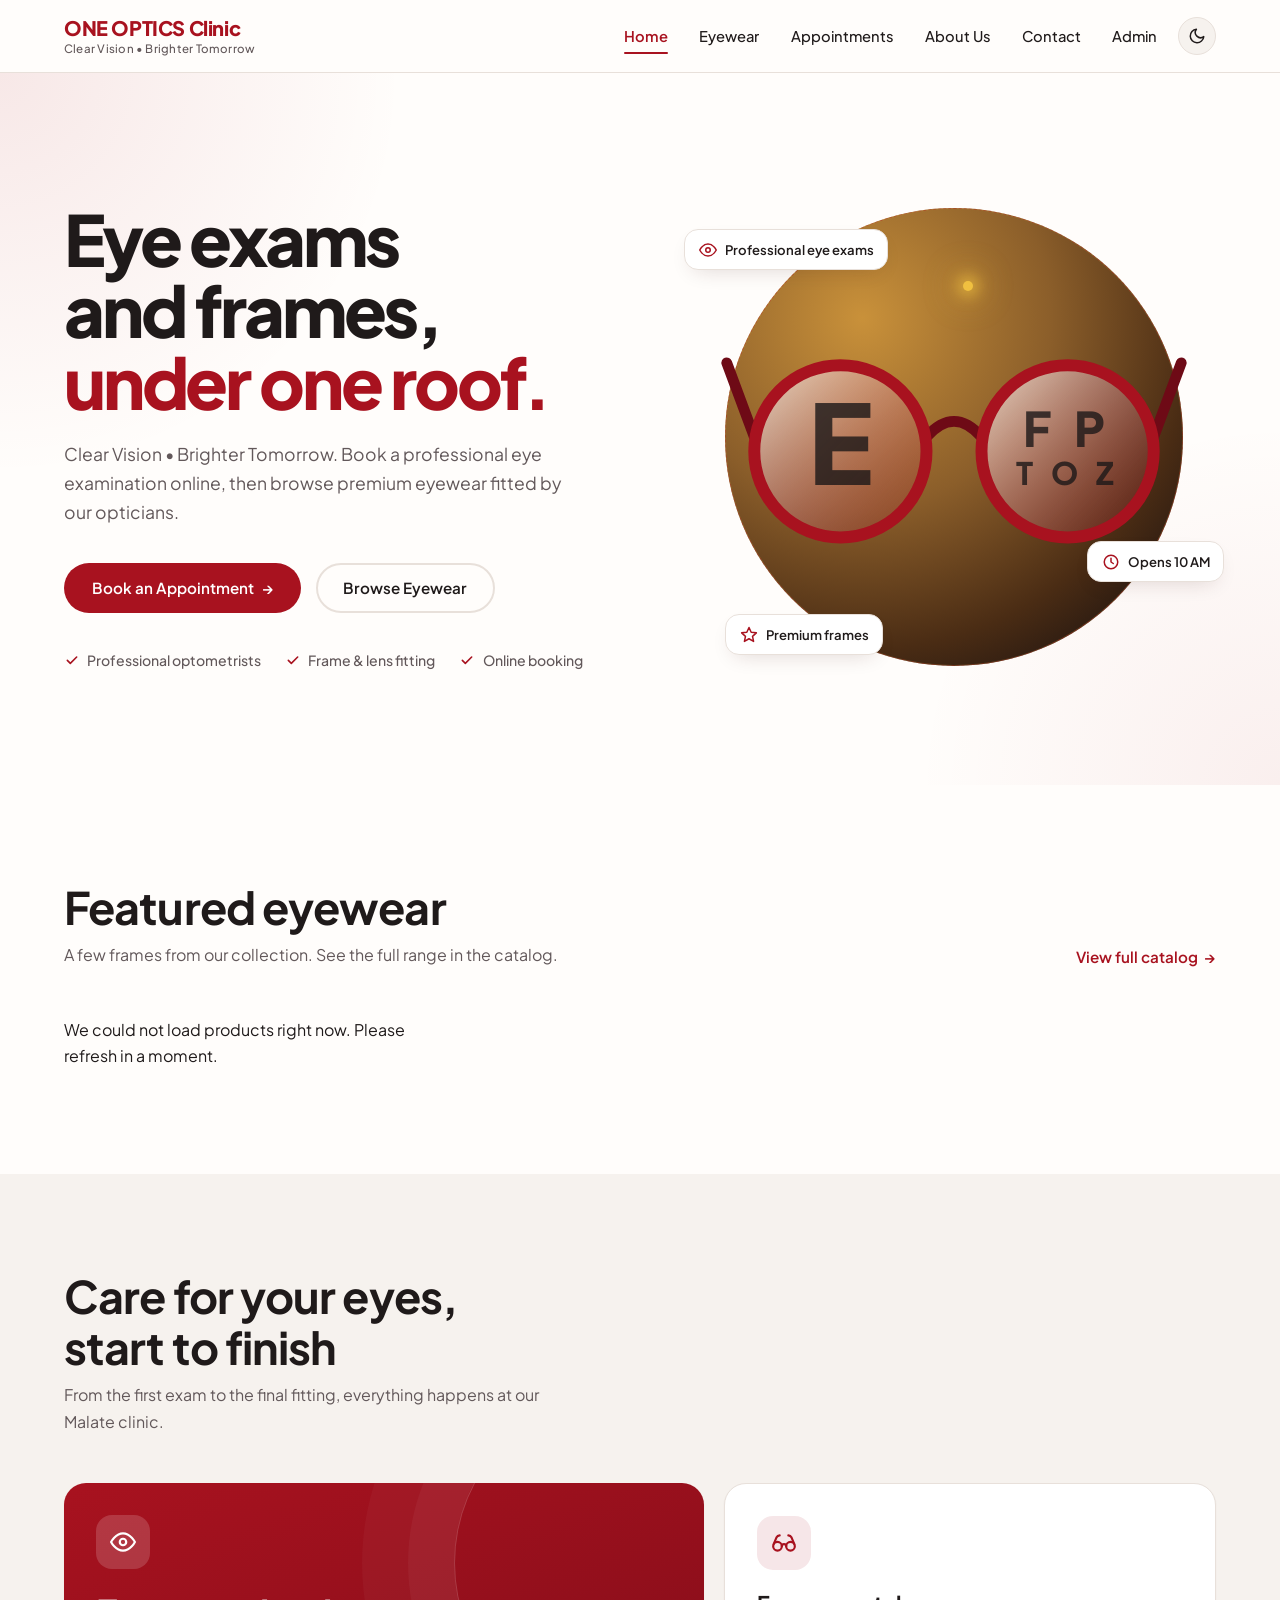
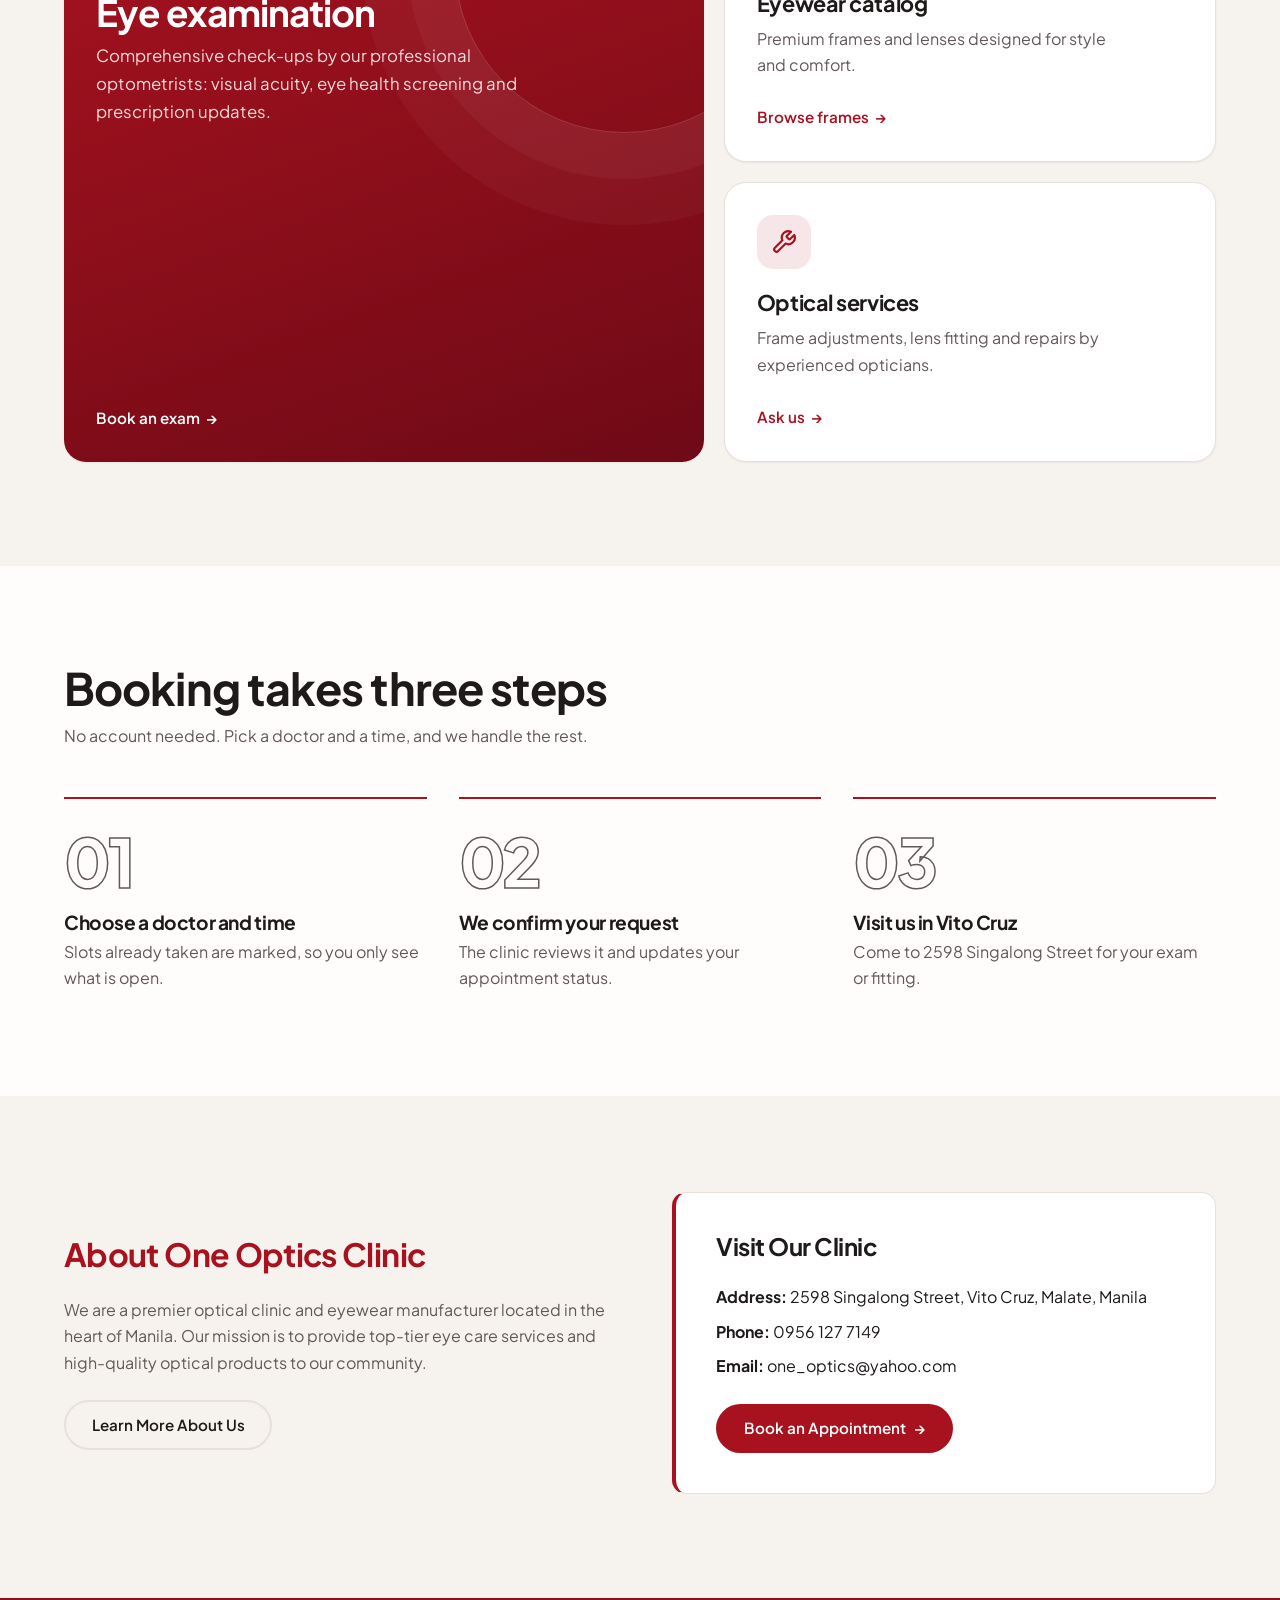
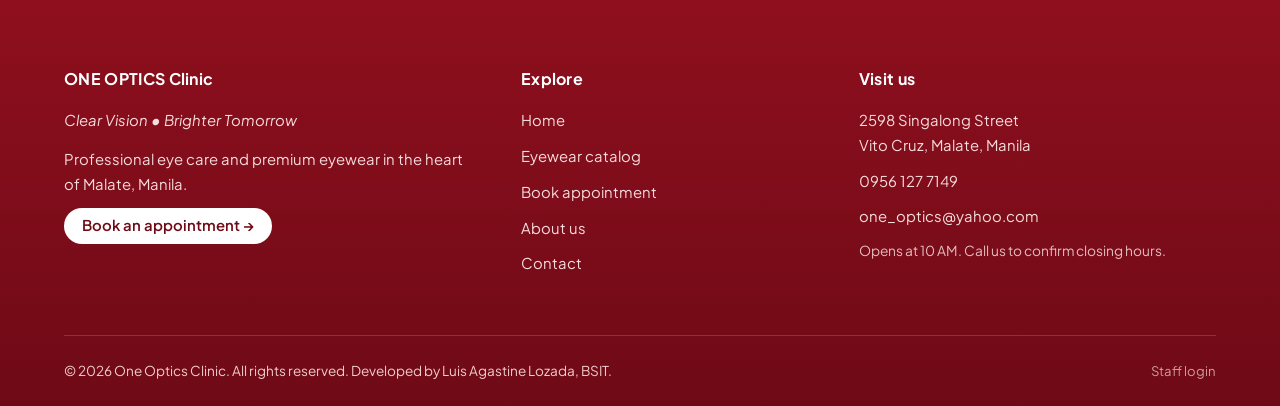
==== commit fb3d39bc: "Update design: golden orb hero, Admin nav link, inline theme toggle" ====
--- a/index.html
+++ b/index.html
@@ -10,7 +10,7 @@
     <link rel="preconnect" href="https://fonts.gstatic.com" crossorigin>
     <link href="https://fonts.googleapis.com/css2?family=Plus+Jakarta+Sans:wght@400;500;600;700;800&display=swap" rel="stylesheet">
     <!-- Main Stylesheet -->
-    <link rel="stylesheet" href="css/style.css?v=20">
+    <link rel="stylesheet" href="css/style.css?v=22">
     <!-- Theme Toggle Script to avoid flicker -->
     <script>
         if (localStorage.getItem('oneOpticsTheme') === 'dark') {
@@ -23,7 +23,7 @@
 
     <!-- Navigation -->
     <header id="site-header"></header>
-    <script src="js/ui-core.js?v=20"></script>
+    <script src="js/ui-core.js?v=22"></script>
 
     <!-- Hero Section -->
     <section class="hero" id="main-content">
@@ -168,8 +168,8 @@
 
     <!-- Database Script -->
     <script src="js/database.js"></script>
-    <script src="js/theme.js?v=20"></script>
-    <script src="js/ui.js?v=20"></script>
+    <script src="js/theme.js?v=22"></script>
+    <script src="js/ui.js?v=22"></script>
     
     <!-- Page Specific Script -->
     <script>
--- a/css/style.css
+++ b/css/style.css
@@ -260,7 +260,8 @@
 .trust-row svg { width: 16px; height: 16px; color: var(--primary-color); flex: none; }
 
 .hero-visual { --px: 0; --py: 0; position: relative; width: 100%; max-width: 520px; aspect-ratio: 1 / 1; margin-inline: auto; animation: pop-in 0.7s var(--ease) 0.1s both; }
-.hv-orb { position: absolute; inset: 6%; transform: translate(calc(var(--px) * -12px), calc(var(--py) * -12px)); will-change: transform; border-radius: 50%; background: radial-gradient(circle at 30% 24%, color-mix(in srgb, var(--primary-color) 14%, var(--surface)), transparent 58%), var(--bg-light); box-shadow: inset 0 0 0 1px var(--border-color); }
+.hv-orb { position: absolute; inset: 6%; transform: translate(calc(var(--px) * -12px), calc(var(--py) * -12px)); will-change: transform; border-radius: 50%; background: radial-gradient(circle at 30% 24%, #c9913a, #8b5e2a 40%, #4a2c14 70%, #1c1210 90%); box-shadow: inset 0 0 0 1px rgba(201, 145, 58, 0.25); }
+.hv-orb::before { content: ''; position: absolute; top: 16%; left: 52%; width: 10px; height: 10px; border-radius: 50%; background: #f0c040; box-shadow: 0 0 14px 6px rgba(240, 192, 64, 0.6), 0 0 30px 12px rgba(240, 192, 64, 0.25); }
 .hv-ring { position: absolute; inset: 0; border-radius: 50%; border: 1.5px dashed color-mix(in srgb, var(--primary-color) 35%, transparent); }
 .hv-glasses { position: absolute; left: 50%; top: 50%; width: 92%; transform: translate(calc(-50% + var(--px) * 20px), calc(-50% + var(--py) * 20px)); will-change: transform; }
 .hv-glasses svg { display: block; width: 100%; height: auto; animation: float 8s ease-in-out infinite; }
@@ -272,8 +273,8 @@
 
 /* ---------- Home: bento, steps, contact card ---------- */
 .bento { display: grid; grid-template-columns: 1.3fr 1fr; grid-template-rows: auto auto; gap: 1.25rem; }
-.bento-card { display: flex; flex-direction: column; gap: 0.6rem; padding: 2rem; border-radius: var(--radius-lg); background: var(--surface); border: 1px solid var(--border-color); box-shadow: var(--shadow-sm); color: var(--text-dark); transition: transform 0.2s var(--ease), box-shadow 0.2s ease; }
-.bento-card:hover { color: var(--text-dark); transform: translateY(-3px); box-shadow: var(--shadow-md); }
+.bento-card { display: flex; flex-direction: column; gap: 0.6rem; padding: 2rem; border-radius: var(--radius-lg); background: var(--surface); border: 1px solid var(--border-color); box-shadow: var(--shadow-sm); color: var(--text-dark); transition: transform 0.35s var(--ease), box-shadow 0.35s ease; }
+.bento-card:hover { color: var(--text-dark); transform: translateY(-5px); box-shadow: var(--shadow-lg); }
 .bento-card h3 { font-size: 1.35rem; margin-bottom: 0; }
 .bento-card p { color: var(--text-light); margin: 0; max-width: 40ch; }
 .bento-card .link-arrow { margin-top: auto; padding-top: 1rem; }
@@ -567,15 +568,15 @@
   .facts li { flex: 1 1 100%; }
 }
 
-/* ---------- Sign in button + floating theme switch ---------- */
-.nav-links .nav-signin { margin-left: 0.6rem; }
-.nav-links a.btn { padding: 0.55rem 1.25rem; font-size: 0.88rem; }
-.nav-links a.btn::after { display: none; }
-.nav-links a.btn:hover { color: #fff; }
-.theme-fab { position: fixed; right: 24px; bottom: 24px; z-index: 150; width: 48px; height: 48px; background: var(--surface); box-shadow: var(--shadow-lg); }
-.theme-fab svg { width: 22px; height: 22px; }
+/* ---------- Theme toggle in nav ---------- */
+.nav-links .theme-toggle { margin-left: 0.2rem; }
 @media (max-width: 900px) {
-  .nav-links .nav-signin { margin-left: 0; }
-  .nav-links a.btn { display: flex; padding: 0.95rem 1rem; font-size: 1rem; }
-  .theme-fab { right: 16px; bottom: 16px; }
-}
+  .nav-links .theme-toggle { margin-left: 0; }
+}
+
+/* ---------- Care section: icon tiles + rings react on hover (transform only) ---------- */
+.bento-ico { transition: transform 0.5s var(--ease), background-color 0.3s ease, color 0.3s ease; }
+.bento-card:hover .bento-ico { transform: rotate(-8deg) scale(1.08); background: var(--primary-color); color: #fff; }
+.bento-lg:hover .bento-ico { background: #fff; color: var(--primary-deep); }
+.bento-lg::after { transition: transform 0.9s var(--ease); }
+.bento-lg:hover::after { transform: scale(1.12) rotate(12deg); }
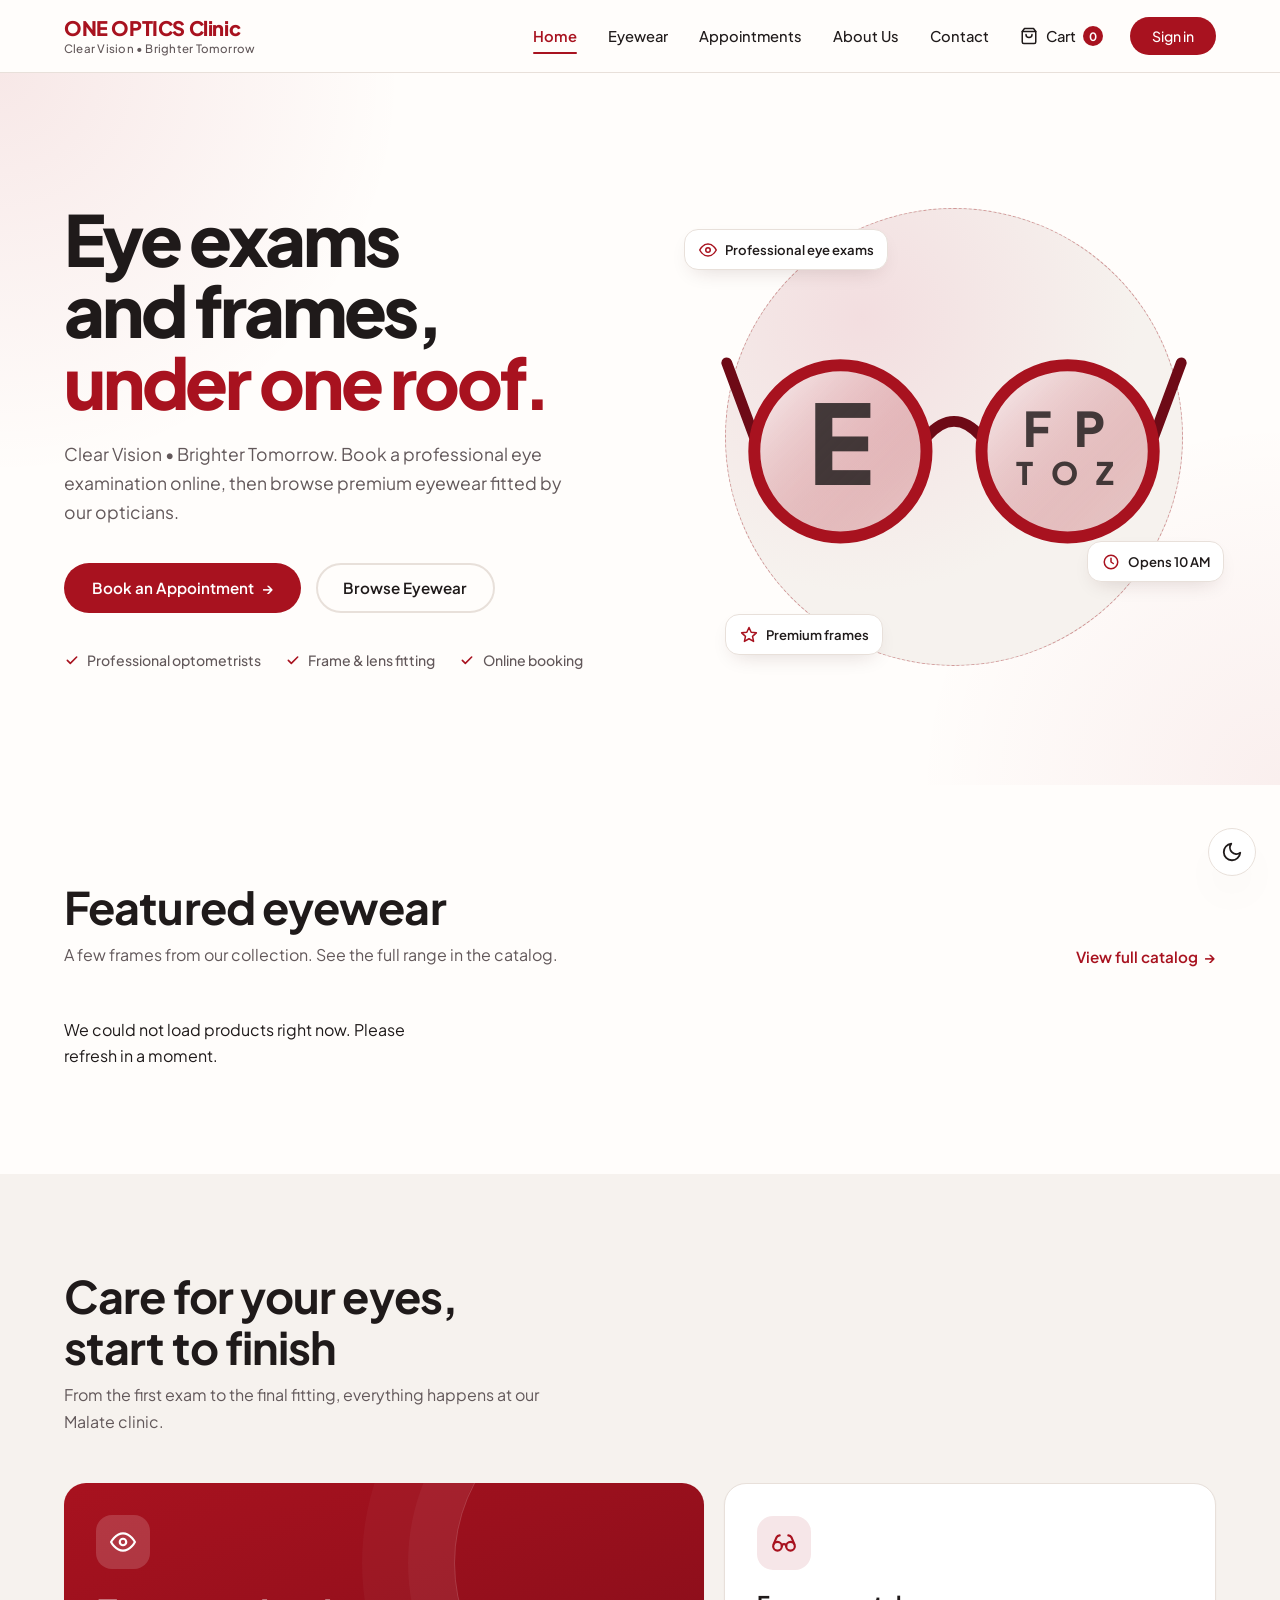
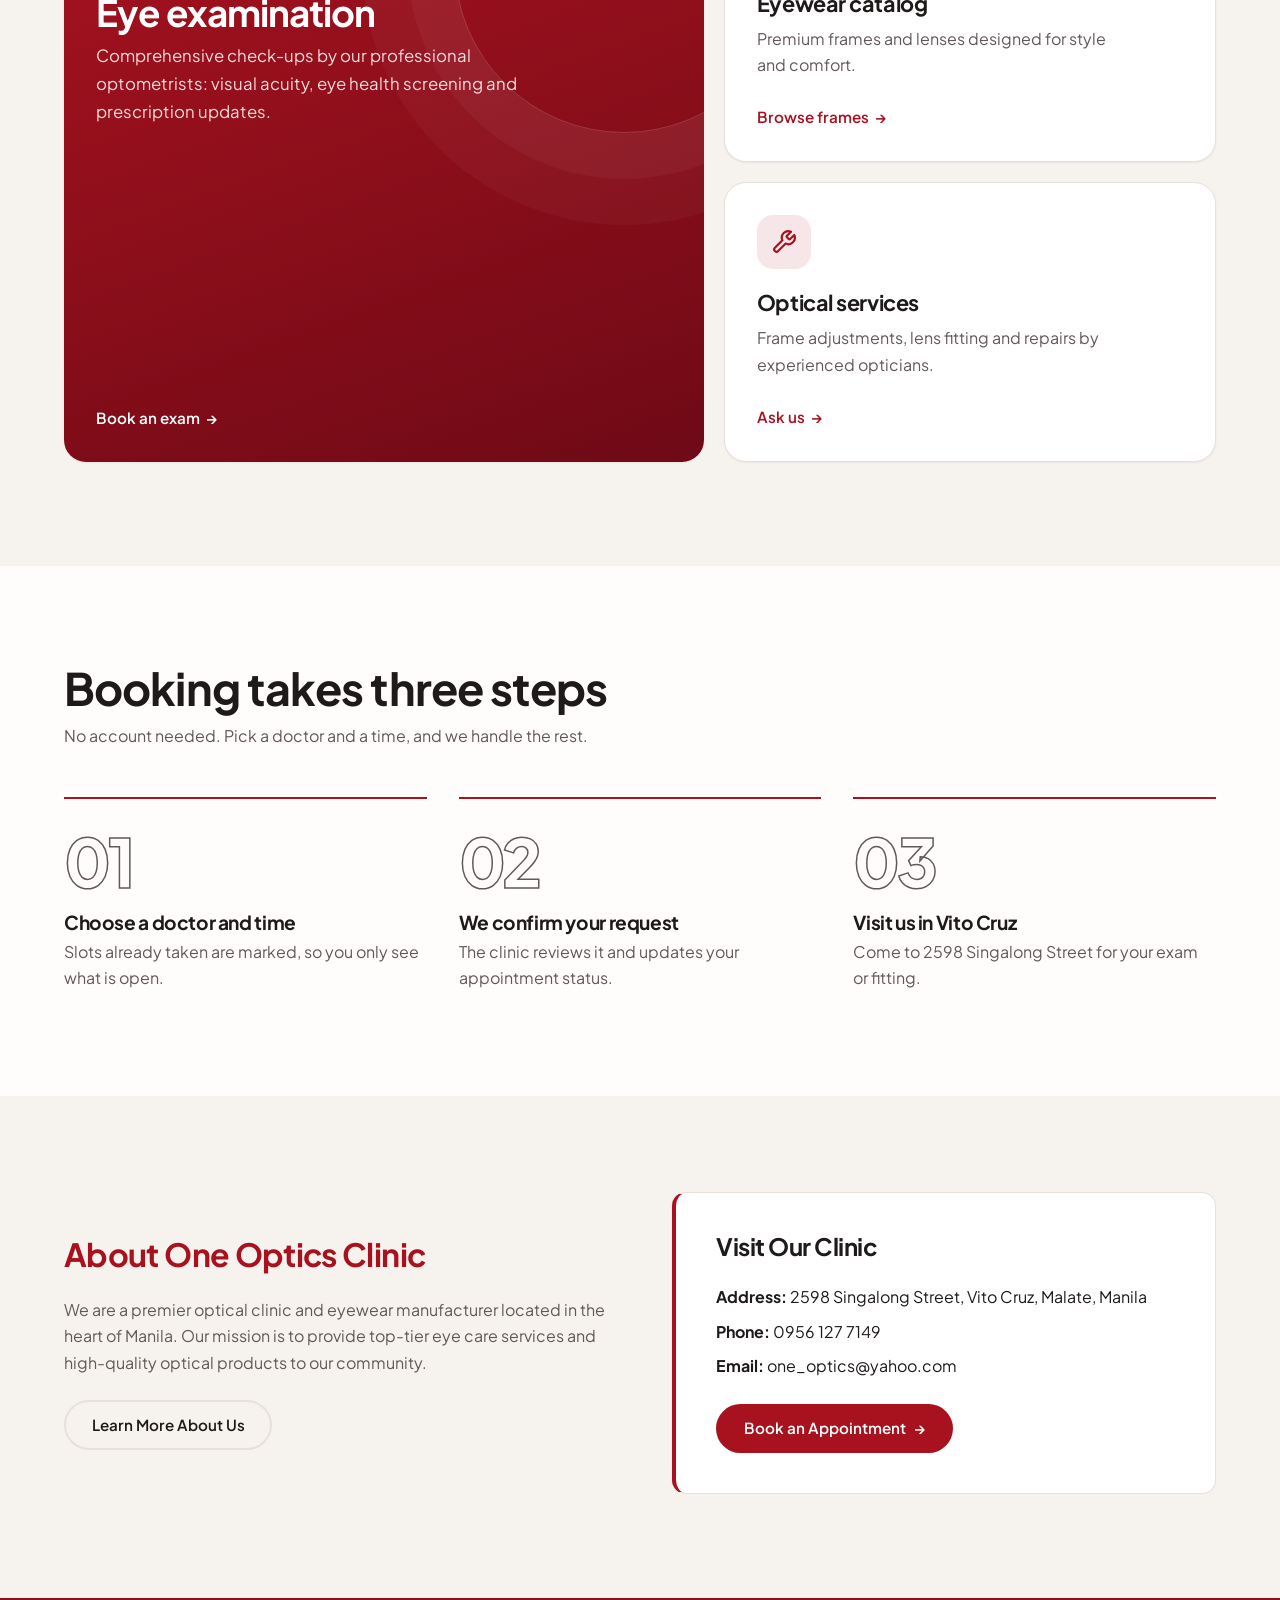
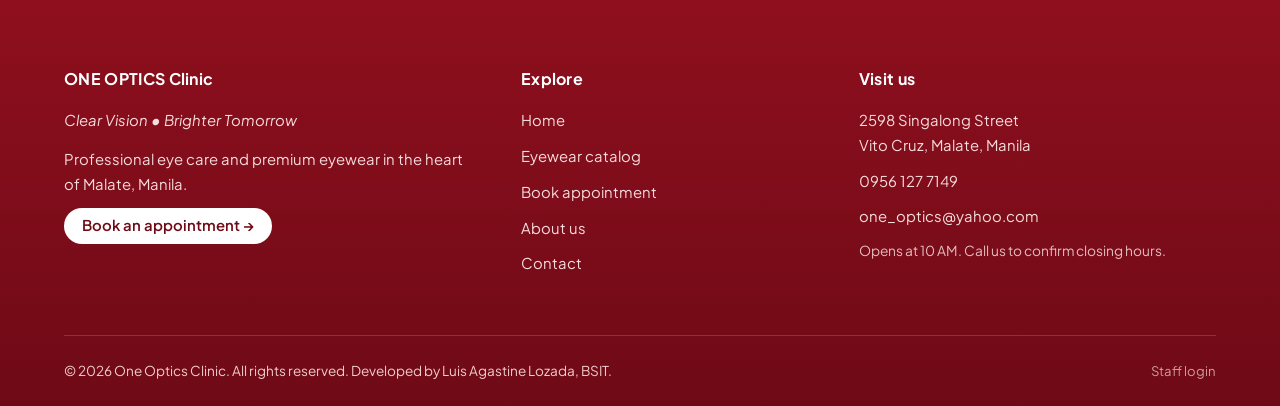
==== commit 1207e04b: "Revert "Update design: golden orb hero, Admin nav link, inline theme toggle" This reverts commit fb3" ====
--- a/index.html
+++ b/index.html
@@ -10,7 +10,7 @@
     <link rel="preconnect" href="https://fonts.gstatic.com" crossorigin>
     <link href="https://fonts.googleapis.com/css2?family=Plus+Jakarta+Sans:wght@400;500;600;700;800&display=swap" rel="stylesheet">
     <!-- Main Stylesheet -->
-    <link rel="stylesheet" href="css/style.css?v=22">
+    <link rel="stylesheet" href="css/style.css?v=21">
     <!-- Theme Toggle Script to avoid flicker -->
     <script>
         if (localStorage.getItem('oneOpticsTheme') === 'dark') {
@@ -23,7 +23,7 @@
 
     <!-- Navigation -->
     <header id="site-header"></header>
-    <script src="js/ui-core.js?v=22"></script>
+    <script src="js/ui-core.js?v=21"></script>
 
     <!-- Hero Section -->
     <section class="hero" id="main-content">
@@ -168,8 +168,8 @@
 
     <!-- Database Script -->
     <script src="js/database.js"></script>
-    <script src="js/theme.js?v=22"></script>
-    <script src="js/ui.js?v=22"></script>
+    <script src="js/theme.js?v=21"></script>
+    <script src="js/ui.js?v=21"></script>
     
     <!-- Page Specific Script -->
     <script>
--- a/css/style.css
+++ b/css/style.css
@@ -260,8 +260,7 @@
 .trust-row svg { width: 16px; height: 16px; color: var(--primary-color); flex: none; }
 
 .hero-visual { --px: 0; --py: 0; position: relative; width: 100%; max-width: 520px; aspect-ratio: 1 / 1; margin-inline: auto; animation: pop-in 0.7s var(--ease) 0.1s both; }
-.hv-orb { position: absolute; inset: 6%; transform: translate(calc(var(--px) * -12px), calc(var(--py) * -12px)); will-change: transform; border-radius: 50%; background: radial-gradient(circle at 30% 24%, #c9913a, #8b5e2a 40%, #4a2c14 70%, #1c1210 90%); box-shadow: inset 0 0 0 1px rgba(201, 145, 58, 0.25); }
-.hv-orb::before { content: ''; position: absolute; top: 16%; left: 52%; width: 10px; height: 10px; border-radius: 50%; background: #f0c040; box-shadow: 0 0 14px 6px rgba(240, 192, 64, 0.6), 0 0 30px 12px rgba(240, 192, 64, 0.25); }
+.hv-orb { position: absolute; inset: 6%; transform: translate(calc(var(--px) * -12px), calc(var(--py) * -12px)); will-change: transform; border-radius: 50%; background: radial-gradient(circle at 30% 24%, color-mix(in srgb, var(--primary-color) 14%, var(--surface)), transparent 58%), var(--bg-light); box-shadow: inset 0 0 0 1px var(--border-color); }
 .hv-ring { position: absolute; inset: 0; border-radius: 50%; border: 1.5px dashed color-mix(in srgb, var(--primary-color) 35%, transparent); }
 .hv-glasses { position: absolute; left: 50%; top: 50%; width: 92%; transform: translate(calc(-50% + var(--px) * 20px), calc(-50% + var(--py) * 20px)); will-change: transform; }
 .hv-glasses svg { display: block; width: 100%; height: auto; animation: float 8s ease-in-out infinite; }
@@ -568,10 +567,17 @@
   .facts li { flex: 1 1 100%; }
 }
 
-/* ---------- Theme toggle in nav ---------- */
-.nav-links .theme-toggle { margin-left: 0.2rem; }
+/* ---------- Sign in button + floating theme switch ---------- */
+.nav-links .nav-signin { margin-left: 0.6rem; }
+.nav-links a.btn { padding: 0.55rem 1.25rem; font-size: 0.88rem; }
+.nav-links a.btn::after { display: none; }
+.nav-links a.btn:hover { color: #fff; }
+.theme-fab { position: fixed; right: 24px; bottom: 24px; z-index: 150; width: 48px; height: 48px; background: var(--surface); box-shadow: var(--shadow-lg); }
+.theme-fab svg { width: 22px; height: 22px; }
 @media (max-width: 900px) {
-  .nav-links .theme-toggle { margin-left: 0; }
+  .nav-links .nav-signin { margin-left: 0; }
+  .nav-links a.btn { display: flex; padding: 0.95rem 1rem; font-size: 1rem; }
+  .theme-fab { right: 16px; bottom: 16px; }
 }
 
 /* ---------- Care section: icon tiles + rings react on hover (transform only) ---------- */
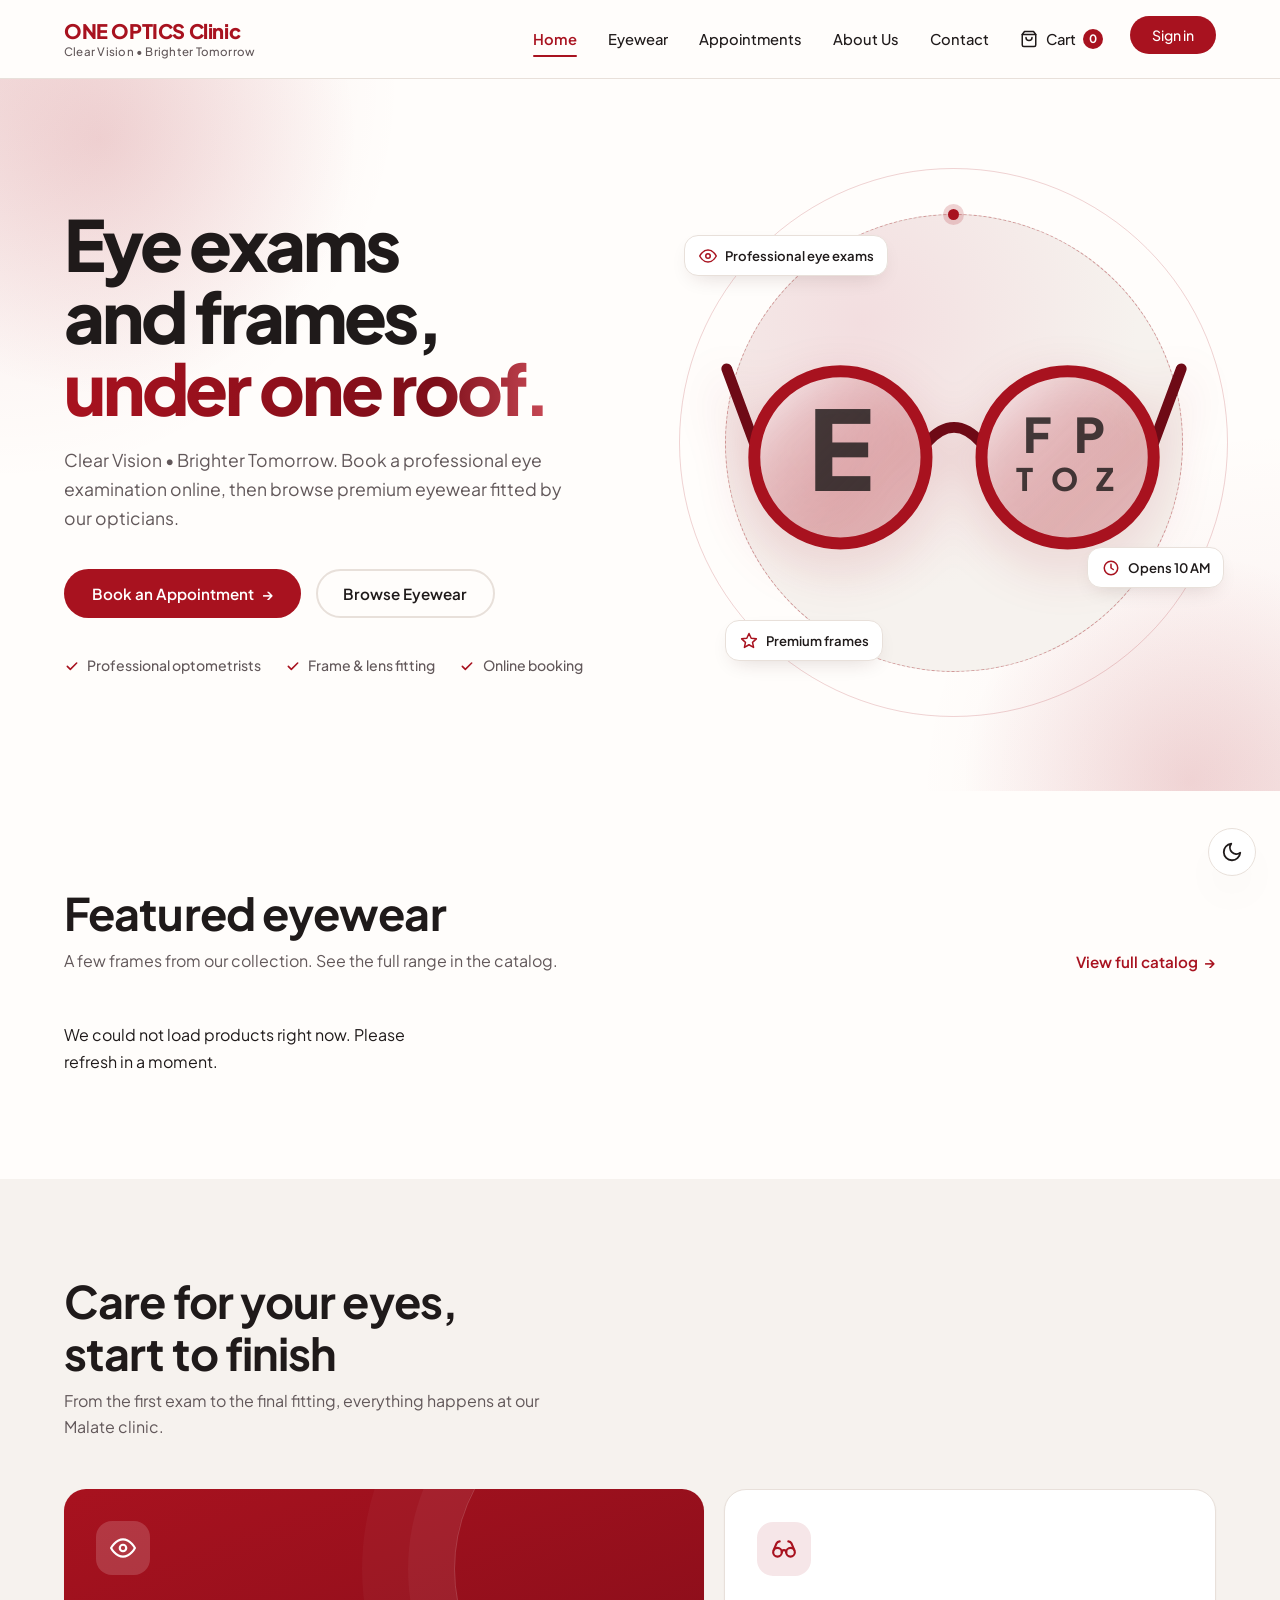
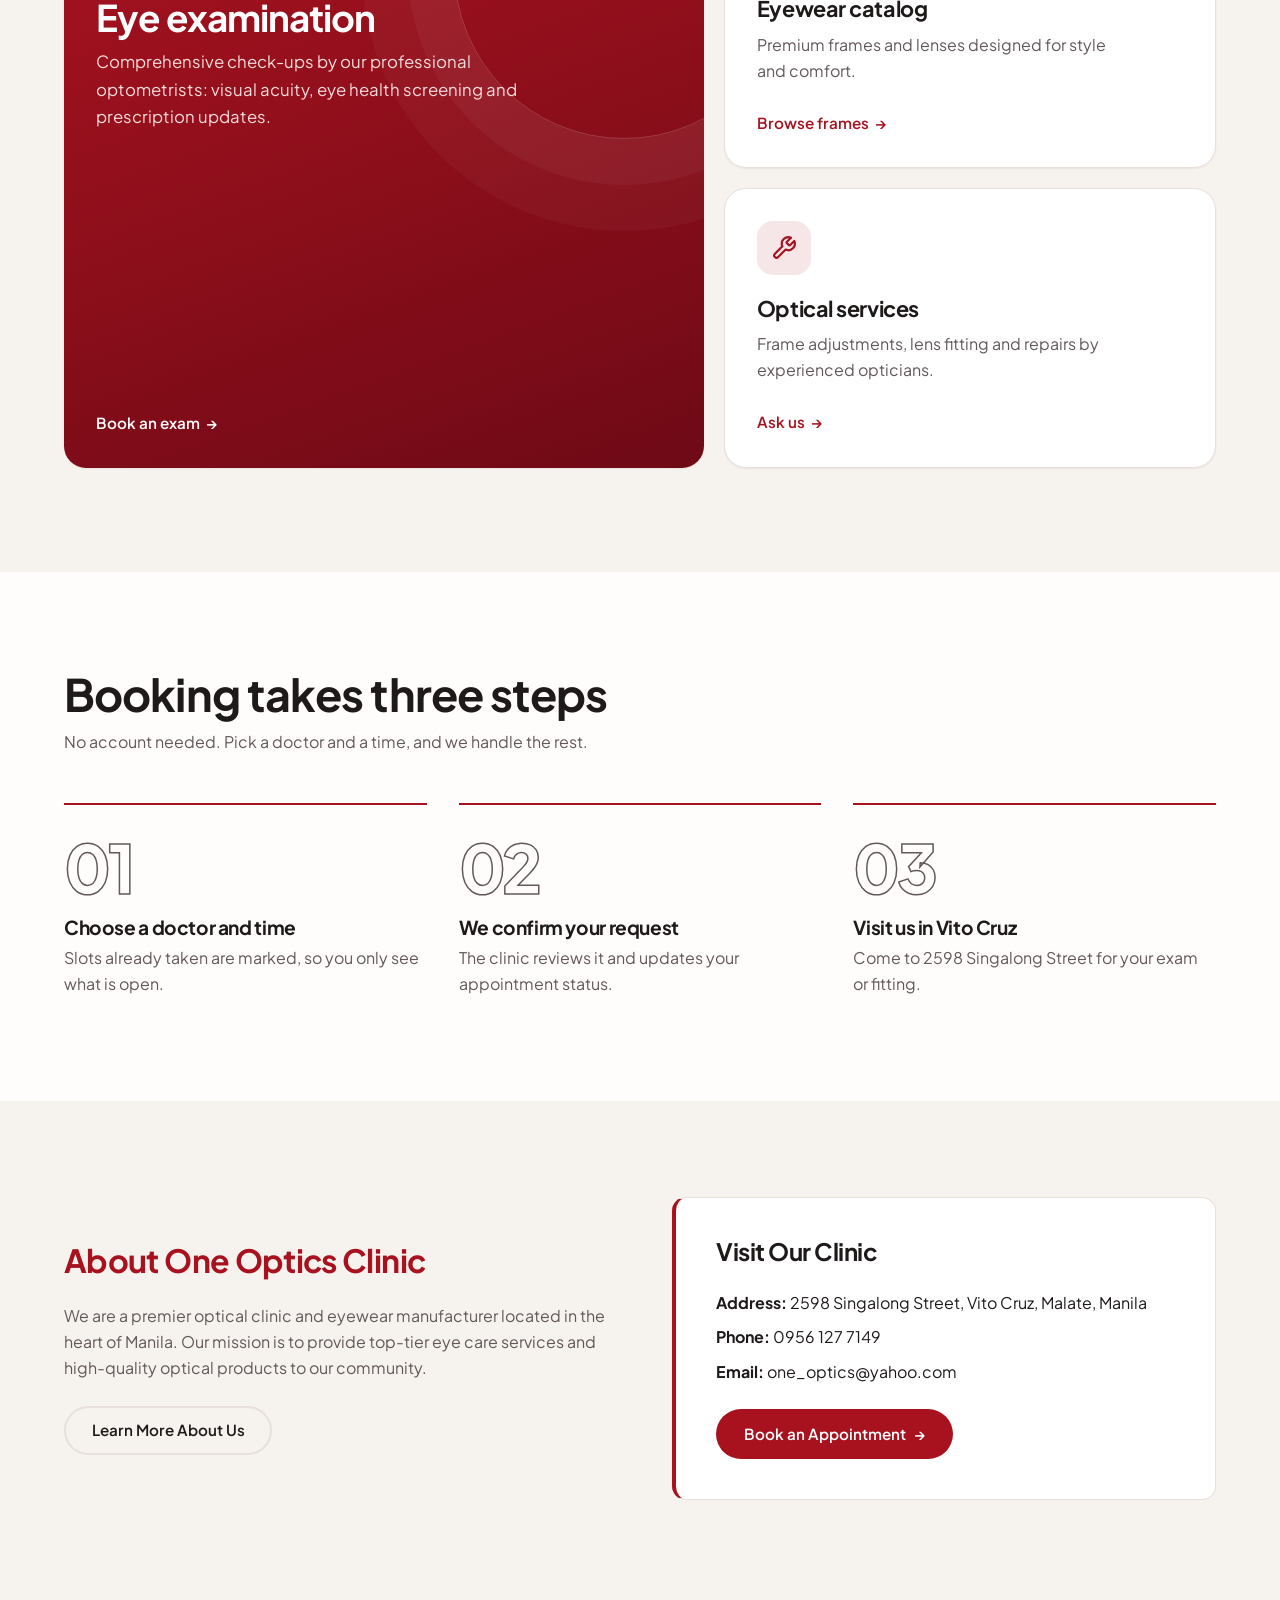
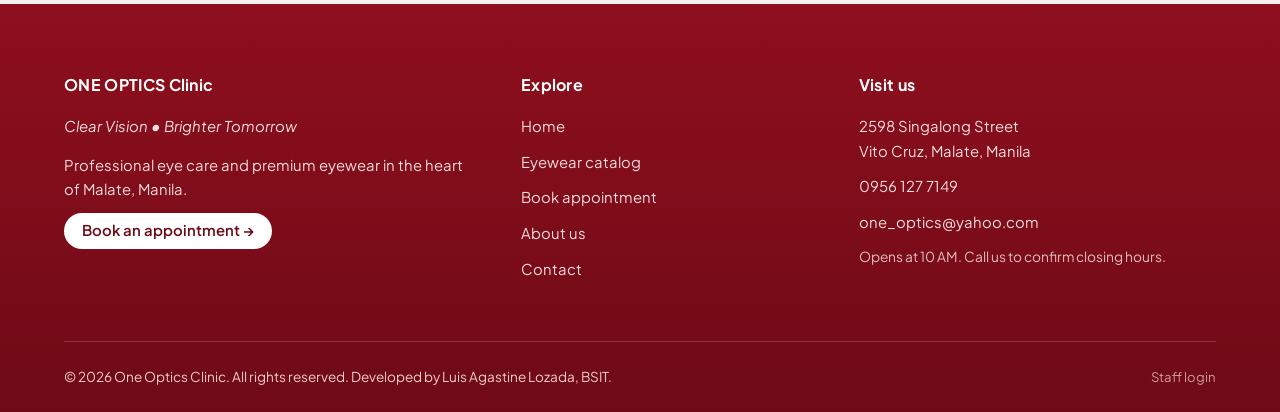
==== commit 1abc9d9f: "Add hero/card animations, move database to TiDB Cloud, prepare for Vercel - Hero: rotating ring, bre" ====
--- a/index.html
+++ b/index.html
@@ -10,7 +10,7 @@
     <link rel="preconnect" href="https://fonts.gstatic.com" crossorigin>
     <link href="https://fonts.googleapis.com/css2?family=Plus+Jakarta+Sans:wght@400;500;600;700;800&display=swap" rel="stylesheet">
     <!-- Main Stylesheet -->
-    <link rel="stylesheet" href="css/style.css?v=21">
+    <link rel="stylesheet" href="css/style.css?v=23">
     <!-- Theme Toggle Script to avoid flicker -->
     <script>
         if (localStorage.getItem('oneOpticsTheme') === 'dark') {
@@ -23,7 +23,7 @@
 
     <!-- Navigation -->
     <header id="site-header"></header>
-    <script src="js/ui-core.js?v=21"></script>
+    <script src="js/ui-core.js?v=23"></script>
 
     <!-- Hero Section -->
     <section class="hero" id="main-content">
@@ -168,8 +168,8 @@
 
     <!-- Database Script -->
     <script src="js/database.js"></script>
-    <script src="js/theme.js?v=21"></script>
-    <script src="js/ui.js?v=21"></script>
+    <script src="js/theme.js?v=23"></script>
+    <script src="js/ui.js?v=23"></script>
     
     <!-- Page Specific Script -->
     <script>
--- a/css/style.css
+++ b/css/style.css
@@ -171,8 +171,10 @@
 .btn .arr { display: inline-block; transition: transform 0.2s var(--ease); }
 .btn:hover .arr, .link-arrow:hover .arr { transform: translateX(4px); }
 
-.btn-primary { background: var(--primary-color); color: #fff !important; }
-.btn-primary:hover { background: var(--secondary-color); color: #fff !important; }
+.btn-primary { background: var(--primary-color); color: #fff !important; position: relative; overflow: hidden; }
+.btn-primary::before { content: ''; position: absolute; top: 0; bottom: 0; left: -40%; width: 30%; background: linear-gradient(100deg, transparent, rgba(255, 255, 255, 0.35), transparent); transform: skewX(-20deg); transition: left 0.6s var(--ease); pointer-events: none; }
+.btn-primary:hover { background: var(--secondary-color); color: #fff !important; transform: translateY(-2px); box-shadow: 0 10px 24px -10px color-mix(in srgb, var(--primary-color) 70%, transparent); }
+.btn-primary:hover::before { left: 120%; }
 .btn-outline { background: transparent; border-color: var(--border-color); color: var(--text-dark) !important; }
 .btn-outline:hover { border-color: var(--primary-color); color: var(--primary-color) !important; }
 .btn-danger { background: var(--danger); color: #fff !important; }
@@ -202,8 +204,11 @@
 
 /* ---------- Cards & product grid ---------- */
 .product-grid { display: grid; grid-template-columns: repeat(auto-fill, minmax(280px, 1fr)); gap: 1.75rem; }
-.product-card { background: var(--surface); border: 1px solid var(--border-color); border-radius: var(--radius-lg); overflow: hidden; display: flex; flex-direction: column; box-shadow: var(--shadow-sm); transition: transform 0.2s var(--ease), box-shadow 0.2s ease; }
-.product-card:hover { transform: translateY(-3px); box-shadow: var(--shadow-md); }
+.product-card { --rx: 0deg; --ry: 0deg; background: var(--surface); border: 1px solid var(--border-color); border-radius: var(--radius-lg); overflow: hidden; display: flex; flex-direction: column; box-shadow: var(--shadow-sm); transform: perspective(900px) rotateX(var(--rx)) rotateY(var(--ry)); transition: transform 0.25s var(--ease), box-shadow 0.25s ease; }
+.product-card:hover { transform: perspective(900px) rotateX(var(--rx)) rotateY(var(--ry)) translateY(-4px); box-shadow: var(--shadow-lg); }
+.product-card.is-tilting { transition: box-shadow 0.25s ease; }
+.product-card .product-img { transition: transform 0.6s var(--ease); }
+.product-card:hover .product-img { transform: scale(1.05); }
 .product-media { position: relative; overflow: hidden; background: var(--bg-light); }
 .product-img { width: 100%; height: 220px; object-fit: cover; background-color: var(--bg-light); display: block; }
 .product-media .product-img { height: 230px; }
@@ -244,15 +249,18 @@
 .skeleton-card .sk-btn { height: 44px; border-radius: 999px; }
 
 /* ---------- Home: hero ---------- */
-.hero { padding: 6.5rem 0 5.5rem; text-align: left; background: radial-gradient(620px circle at 0% 0%, color-mix(in srgb, var(--primary-color) 9%, transparent), transparent 65%), radial-gradient(560px circle at 100% 100%, color-mix(in srgb, var(--primary-color) 6%, transparent), transparent 65%); }
-.hero-grid { display: grid; grid-template-columns: 1.05fr 0.95fr; gap: 3rem; align-items: center; }
+.hero { position: relative; overflow: hidden; padding: 6.5rem 0 5.5rem; text-align: left; background: radial-gradient(620px circle at 0% 0%, color-mix(in srgb, var(--primary-color) 9%, transparent), transparent 65%), radial-gradient(560px circle at 100% 100%, color-mix(in srgb, var(--primary-color) 6%, transparent), transparent 65%); }
+.hero::before, .hero::after { content: ''; position: absolute; border-radius: 50%; pointer-events: none; z-index: 0; background: radial-gradient(circle, color-mix(in srgb, var(--primary-color) 14%, transparent), transparent 70%); }
+.hero::before { width: 520px; height: 520px; top: -200px; left: -160px; animation: blob-drift 18s ease-in-out infinite; }
+.hero::after { width: 460px; height: 460px; bottom: -220px; right: -140px; animation: blob-drift 22s ease-in-out -8s infinite reverse; }
+.hero-grid { position: relative; z-index: 1; display: grid; grid-template-columns: 1.05fr 0.95fr; gap: 3rem; align-items: center; }
 .hero-grid > * { min-width: 0; }
 .hero-copy > * { animation: rise 0.6s var(--ease) both; }
 .hero-copy > :nth-child(2) { animation-delay: 0.06s; }
 .hero-copy > :nth-child(3) { animation-delay: 0.12s; }
 .hero-copy > :nth-child(4) { animation-delay: 0.18s; }
 .hero h1 { font-size: clamp(2.5rem, 5.6vw, 4.4rem); font-weight: 800; letter-spacing: -0.045em; line-height: 1.02; margin-bottom: 1.4rem; }
-.hero h1 .accent { color: var(--primary-color); }
+.hero h1 .accent { color: var(--primary-color); background: linear-gradient(90deg, var(--primary-color) 0%, var(--secondary-color) 35%, #e8626f 50%, var(--secondary-color) 65%, var(--primary-color) 100%); background-size: 220% 100%; -webkit-background-clip: text; background-clip: text; -webkit-text-fill-color: transparent; animation: text-sheen 5s linear infinite; }
 .hero p { font-size: 1.1rem; color: var(--text-light); max-width: 50ch; margin: 0 0 2.25rem; }
 .hero-btns { display: flex; gap: 0.9rem; flex-wrap: wrap; margin-bottom: 2.25rem; }
 .trust-row { display: flex; flex-wrap: wrap; gap: 0.6rem 1.5rem; }
@@ -260,24 +268,32 @@
 .trust-row svg { width: 16px; height: 16px; color: var(--primary-color); flex: none; }
 
 .hero-visual { --px: 0; --py: 0; position: relative; width: 100%; max-width: 520px; aspect-ratio: 1 / 1; margin-inline: auto; animation: pop-in 0.7s var(--ease) 0.1s both; }
-.hv-orb { position: absolute; inset: 6%; transform: translate(calc(var(--px) * -12px), calc(var(--py) * -12px)); will-change: transform; border-radius: 50%; background: radial-gradient(circle at 30% 24%, color-mix(in srgb, var(--primary-color) 14%, var(--surface)), transparent 58%), var(--bg-light); box-shadow: inset 0 0 0 1px var(--border-color); }
-.hv-ring { position: absolute; inset: 0; border-radius: 50%; border: 1.5px dashed color-mix(in srgb, var(--primary-color) 35%, transparent); }
+.hv-orb { position: absolute; inset: 6%; transform: translate(calc(var(--px) * -12px), calc(var(--py) * -12px)); will-change: transform; border-radius: 50%; background: radial-gradient(circle at 30% 24%, color-mix(in srgb, var(--primary-color) 14%, var(--surface)), transparent 58%), var(--bg-light); box-shadow: inset 0 0 0 1px var(--border-color); animation: breathe 7s ease-in-out infinite; }
+.hv-orb::before { content: ''; position: absolute; inset: -10%; border-radius: 50%; border: 1px solid color-mix(in srgb, var(--primary-color) 18%, transparent); animation: pulse-ring 4s var(--ease) infinite; pointer-events: none; }
+.hv-ring { position: absolute; inset: 0; border-radius: 50%; border: 1.5px dashed color-mix(in srgb, var(--primary-color) 35%, transparent); animation: spin 40s linear infinite; }
+.hv-ring::after { content: ''; position: absolute; top: -6px; left: 50%; width: 11px; height: 11px; margin-left: -5.5px; border-radius: 50%; background: var(--primary-color); box-shadow: 0 0 0 5px color-mix(in srgb, var(--primary-color) 18%, transparent); }
 .hv-glasses { position: absolute; left: 50%; top: 50%; width: 92%; transform: translate(calc(-50% + var(--px) * 20px), calc(-50% + var(--py) * 20px)); will-change: transform; }
-.hv-glasses svg { display: block; width: 100%; height: auto; animation: float 8s ease-in-out infinite; }
+.hv-glasses svg { display: block; width: 100%; height: auto; animation: float 8s ease-in-out infinite; filter: drop-shadow(0 18px 24px color-mix(in srgb, var(--primary-color) 22%, transparent)); }
 .hv-chip { position: absolute; transform: translate(calc(var(--px) * var(--k, 20px)), calc(var(--py) * var(--k, 20px))); will-change: transform; display: inline-flex; align-items: center; gap: 0.5rem; font-size: 0.82rem; font-weight: 600; background: var(--surface); border: 1px solid var(--border-color); box-shadow: var(--shadow-md); border-radius: 14px; padding: 0.55rem 0.85rem; color: var(--text-dark); white-space: nowrap; }
+.hv-chip { animation: bob 6s ease-in-out var(--fd, 0s) infinite; }
 .hv-chip svg { width: 18px; height: 18px; color: var(--primary-color); }
-.hv-chip.c1 { top: 10%; left: -2%; --k: 30px; }
-.hv-chip.c2 { top: 70%; right: -2%; --k: -24px; }
-.hv-chip.c3 { bottom: 8%; left: 6%; --k: 36px; }
+.hv-chip.c1 { top: 10%; left: -2%; --k: 30px; --fd: 0s; }
+.hv-chip.c2 { top: 70%; right: -2%; --k: -24px; --fd: -2s; }
+.hv-chip.c3 { bottom: 8%; left: 6%; --k: 36px; --fd: -4s; }
 
 /* ---------- Home: bento, steps, contact card ---------- */
 .bento { display: grid; grid-template-columns: 1.3fr 1fr; grid-template-rows: auto auto; gap: 1.25rem; }
-.bento-card { display: flex; flex-direction: column; gap: 0.6rem; padding: 2rem; border-radius: var(--radius-lg); background: var(--surface); border: 1px solid var(--border-color); box-shadow: var(--shadow-sm); color: var(--text-dark); transition: transform 0.35s var(--ease), box-shadow 0.35s ease; }
-.bento-card:hover { color: var(--text-dark); transform: translateY(-5px); box-shadow: var(--shadow-lg); }
+.bento-card { --mx: 50%; --my: 50%; position: relative; overflow: hidden; display: flex; flex-direction: column; gap: 0.6rem; padding: 2rem; border-radius: var(--radius-lg); background: var(--surface); border: 1px solid var(--border-color); box-shadow: var(--shadow-sm); color: var(--text-dark); transition: transform 0.35s var(--ease), box-shadow 0.35s ease, border-color 0.35s ease; }
+.bento-card::before { content: ''; position: absolute; inset: 0; border-radius: inherit; background: radial-gradient(260px circle at var(--mx) var(--my), color-mix(in srgb, var(--primary-color) 12%, transparent), transparent 60%); opacity: 0; transition: opacity 0.35s ease; pointer-events: none; z-index: 0; }
+.bento-card:hover::before { opacity: 1; }
+.bento-card > * { position: relative; z-index: 1; }
+.bento-card:hover { color: var(--text-dark); transform: translateY(-5px); box-shadow: var(--shadow-lg); border-color: color-mix(in srgb, var(--primary-color) 35%, var(--border-color)); }
+.bento-card:hover .bento-ico { transform: rotate(-8deg) scale(1.08); }
+.bento-lg::before { background: radial-gradient(300px circle at var(--mx) var(--my), rgba(255, 255, 255, 0.18), transparent 60%); }
 .bento-card h3 { font-size: 1.35rem; margin-bottom: 0; }
 .bento-card p { color: var(--text-light); margin: 0; max-width: 40ch; }
 .bento-card .link-arrow { margin-top: auto; padding-top: 1rem; }
-.bento-ico { width: 54px; height: 54px; display: grid; place-items: center; border-radius: 16px; background: color-mix(in srgb, var(--primary-color) 10%, transparent); color: var(--primary-color); margin-bottom: 0.75rem; }
+.bento-ico { width: 54px; height: 54px; display: grid; place-items: center; border-radius: 16px; background: color-mix(in srgb, var(--primary-color) 10%, transparent); color: var(--primary-color); margin-bottom: 0.75rem; transition: transform 0.4s var(--ease); }
 .bento-ico svg { width: 26px; height: 26px; }
 .bento-lg { grid-row: span 2; justify-content: flex-end; min-height: 380px; background: var(--brand-gradient); border: none; color: #fff; position: relative; overflow: hidden; }
 .bento-lg:hover { color: #fff; }
@@ -471,6 +487,12 @@
 @keyframes float { 0%, 100% { transform: translateY(0); } 50% { transform: translateY(-10px); } }
 @keyframes draw { to { stroke-dashoffset: 0; } }
 @keyframes bump { 40% { transform: scale(1.3); } }
+@keyframes spin { to { transform: rotate(360deg); } }
+@keyframes bob { 0%, 100% { translate: 0 0; } 50% { translate: 0 -9px; } }
+@keyframes breathe { 0%, 100% { scale: 1; } 50% { scale: 1.035; } }
+@keyframes pulse-ring { 0% { opacity: 0.7; scale: 0.92; } 100% { opacity: 0; scale: 1.18; } }
+@keyframes text-sheen { to { background-position: -220% 0; } }
+@keyframes blob-drift { 0%, 100% { translate: 0 0; } 33% { translate: 60px 40px; } 66% { translate: -30px 70px; } }
 
 .will-reveal { opacity: 0; transform: translateY(18px); transition: opacity 0.5s var(--ease) var(--d, 0s), transform 0.5s var(--ease) var(--d, 0s); }
 .will-reveal.is-in { opacity: 1; transform: none; }
